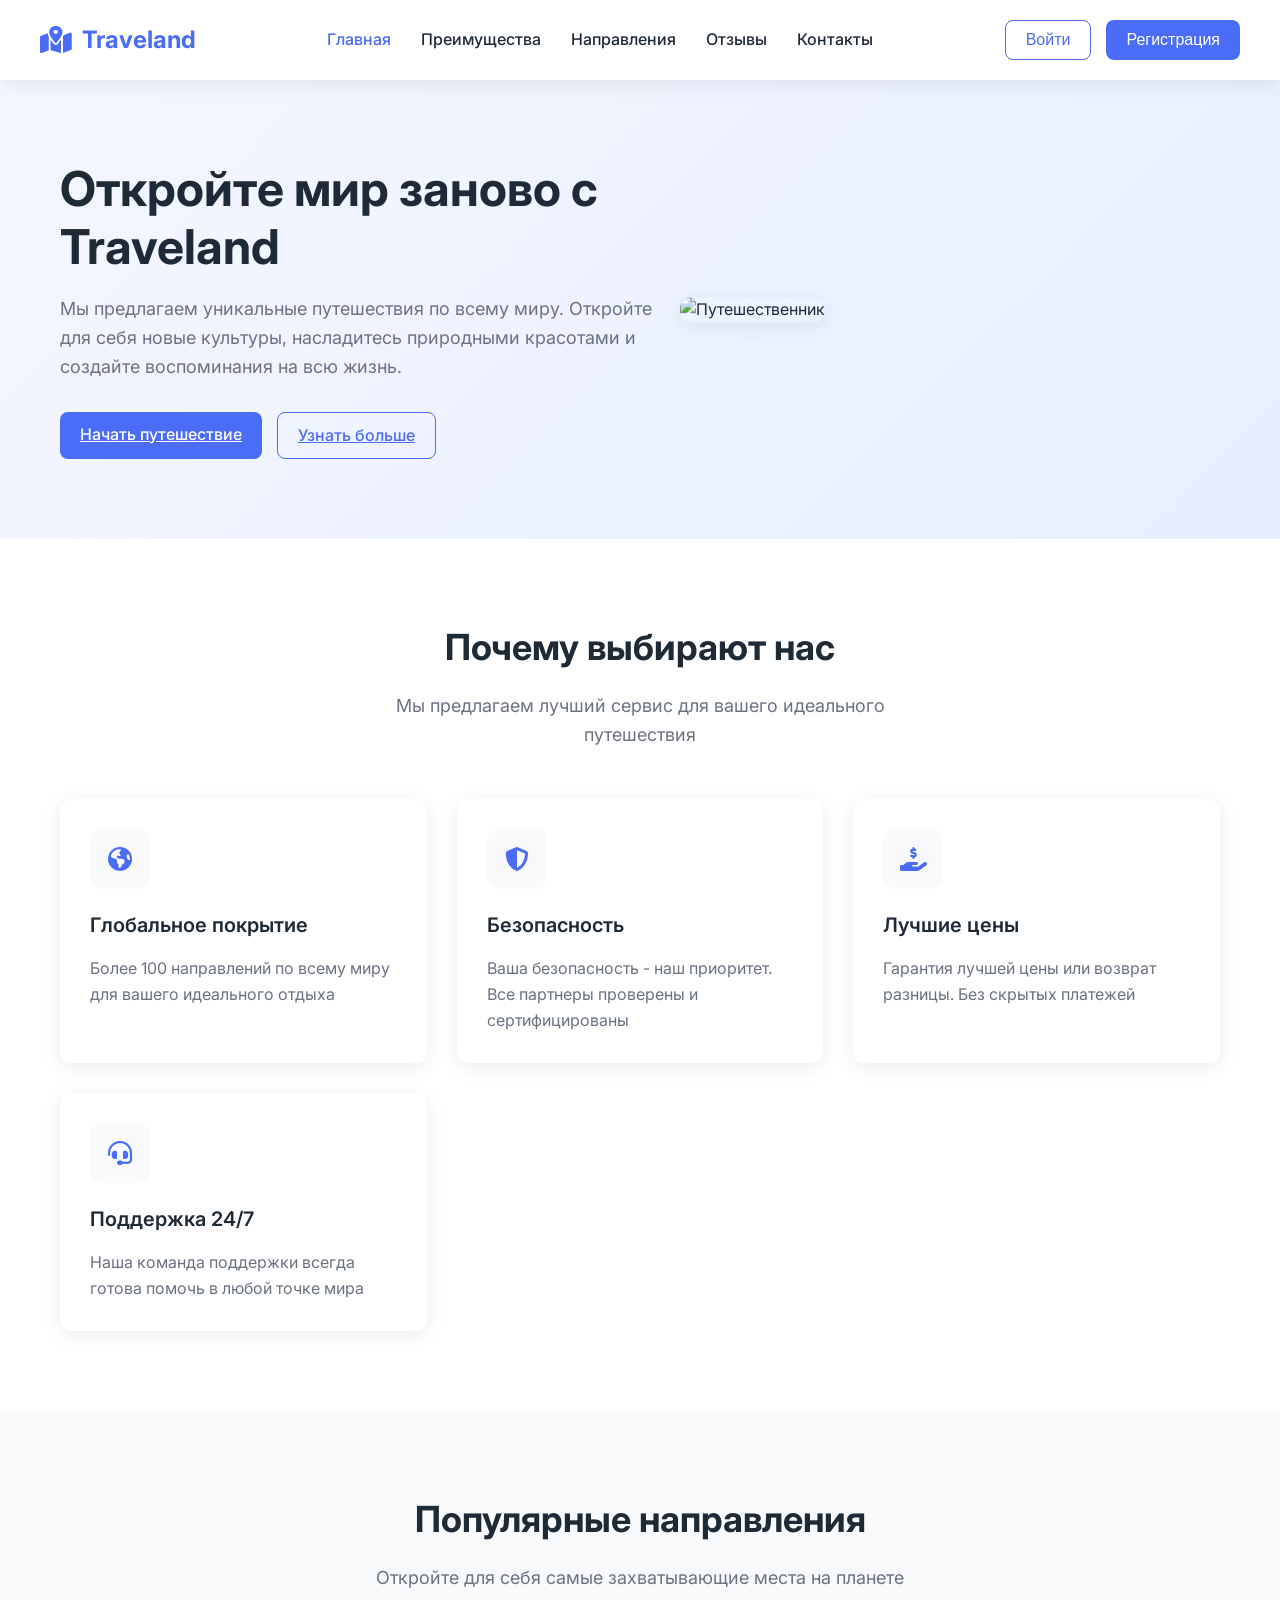
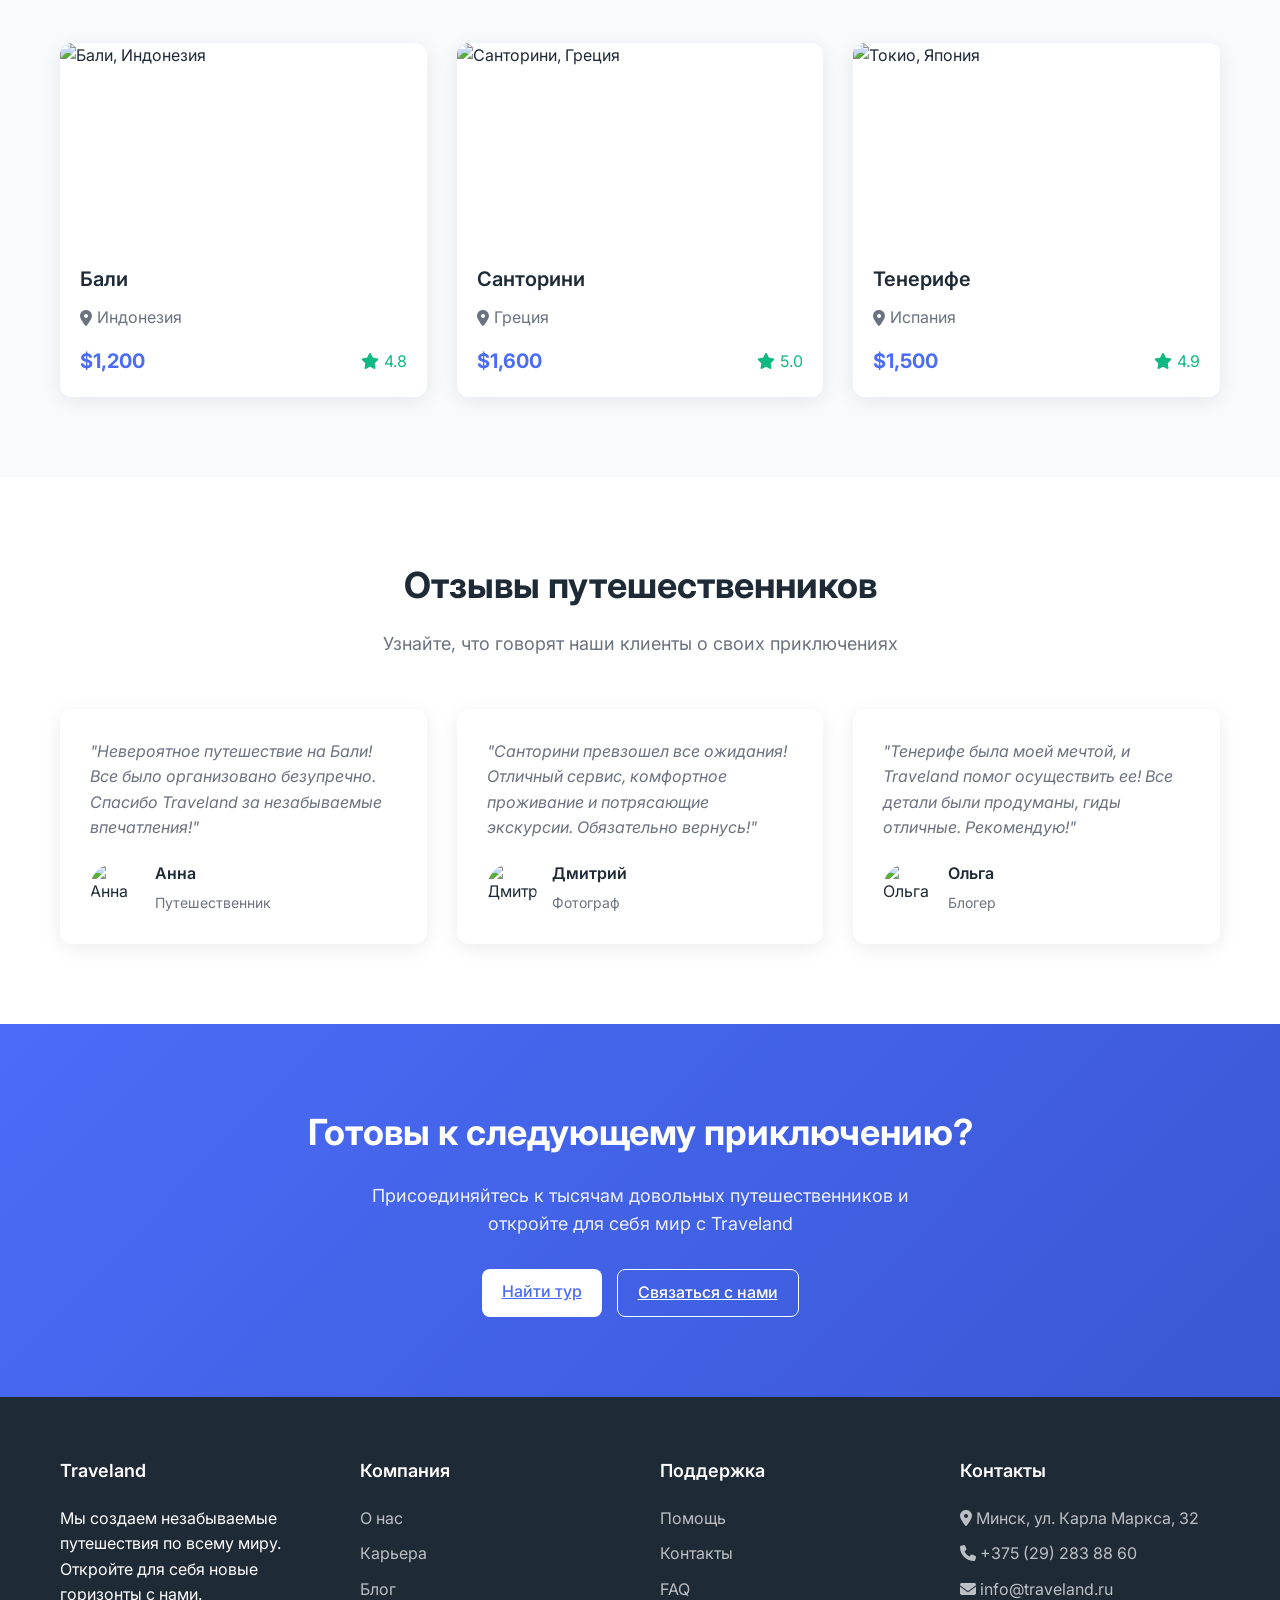
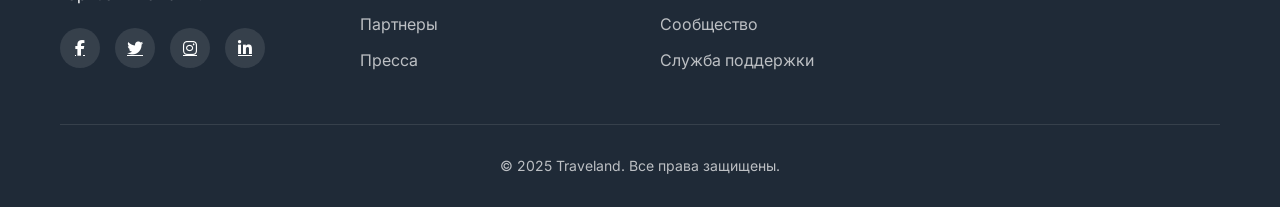
==== finallProject/index.html @ b36d004a "Add files via upload" ====
<!DOCTYPE html>
<html lang="ru">
<head>
    <meta charset="UTF-8">
    <title>Traveland - Откройте мир заново</title>
    <link rel="stylesheet" href="https://cdnjs.cloudflare.com/ajax/libs/font-awesome/6.4.0/css/all.min.css">
    <link href="https://fonts.googleapis.com/css2?family=Inter:wght@300;400;500;600;700&display=swap" rel="stylesheet">
    <link rel="stylesheet" href="css/stylesOfProject.css">
</head>
<body>

<header class="site-header">
    <div class="page-container header-content">
        <a href="#home" class="brand-logo">
            <i class="fas fa-map-marked-alt brand-logo__icon"></i>
            Traveland
        </a>

        <nav class="main-navigation">
            <ul>
                <li><a href="#home" class="navigation-link navigation-link--active">Главная</a></li>
                <li><a href="#features" class="navigation-link">Преимущества</a></li>
                <li><a href="#destinations" class="navigation-link">Направления</a></li>
                <li><a href="#feedback" class="navigation-link">Отзывы</a></li>
                <li><a href="#contact" class="navigation-link">Контакты</a></li>
            </ul>
        </nav>

        <div class="user-authentication">
            <button class="action-button action-button--outline" onclick="window.location.href='fireBaseApp.html'">Войти</button>
            <button class="action-button action-button--primary">Регистрация</button>
        </div>
    </div>
</header>


<section class="main-banner" id="home">
    <div class="page-container">
        <div class="banner-content">
            <h1 class="banner-headline">Откройте мир заново с Traveland</h1>
            <p class="banner-description">Мы предлагаем уникальные путешествия по всему миру. Откройте для себя новые культуры, насладитесь природными красотами и создайте воспоминания на всю жизнь.</p>
            <div class="banner-actions">
                <a href="#destinations" class="action-button action-button--primary">Начать путешествие</a>
                <a href="#features" class="action-button action-button--outline">Узнать больше</a>
            </div>
        </div>
        <div class="banner-visual">
            <img src="https://images.unsplash.com/photo-1488646953014-85cb44e25828?ixlib=rb-4.0.3&ixid=M3wxMjA3fDB8MHxwaG90by1wYWdlfHx8fGVufDB8fHx8fA%3D%3D&auto=format&fit=crop&w=1000&q=80" alt="Путешественник">
        </div>
    </div>
</section>


<section class="features-section" id="features">
    <div class="page-container">
        <div class="section-heading">
            <h2 class="section-heading__title">Почему выбирают нас</h2>
            <p class="section-heading__subtitle">Мы предлагаем лучший сервис для вашего идеального путешествия</p>
        </div>

        <div class="features-container">
            <div class="feature-item">
                <div class="feature-icon-container">
                    <i class="fas fa-globe-americas"></i>
                </div>
                <h3 class="feature-item__title">Глобальное покрытие</h3>
                <p class="feature-item__description">Более 100 направлений по всему миру для вашего идеального отдыха</p>
            </div>

            <div class="feature-item">
                <div class="feature-icon-container">
                    <i class="fas fa-shield-alt"></i>
                </div>
                <h3 class="feature-item__title">Безопасность</h3>
                <p class="feature-item__description">Ваша безопасность - наш приоритет. Все партнеры проверены и сертифицированы</p>
            </div>

            <div class="feature-item">
                <div class="feature-icon-container">
                    <i class="fas fa-hand-holding-usd"></i>
                </div>
                <h3 class="feature-item__title">Лучшие цены</h3>
                <p class="feature-item__description">Гарантия лучшей цены или возврат разницы. Без скрытых платежей</p>
            </div>

            <div class="feature-item">
                <div class="feature-icon-container">
                    <i class="fas fa-headset"></i>
                </div>
                <h3 class="feature-item__title">Поддержка 24/7</h3>
                <p class="feature-item__description">Наша команда поддержки всегда готова помочь в любой точке мира</p>
            </div>
        </div>
    </div>
</section>


<section class="destinations-section" id="destinations">
    <div class="page-container">
        <div class="section-heading">
            <h2 class="section-heading__title">Популярные направления</h2>
            <p class="section-heading__subtitle">Откройте для себя самые захватывающие места на планете</p>
        </div>

        <div class="destinations-container">
            <div class="destination-card">
                <div class="destination-image-container">
                    <img src="https://abstour.by/upload/iblock/dea/dea07a1d596e0b86eb4683a069a02b6b.jpg" alt="Бали, Индонезия">
                </div>
                <div class="destination-details">
                    <h3 class="destination-name">Бали</h3>
                    <div class="destination-location">
                        <i class="fas fa-map-marker-alt"></i>
                        <span>Индонезия</span>
                    </div>
                    <div class="destination-pricing">
                        <div class="destination-price">$1,200</div>
                        <div class="destination-rating">
                            <i class="fas fa-star"></i>
                            <span>4.8</span>
                        </div>
                    </div>
                </div>
            </div>

            <div class="destination-card">
                <div class="destination-image-container">
                    <img src="https://www.astons.com/wp-content/uploads/2025/04/vse-o-santorini-2.webp" alt="Санторини, Греция">
                </div>
                <div class="destination-details">
                    <h3 class="destination-name">Санторини</h3>
                    <div class="destination-location">
                        <i class="fas fa-map-marker-alt"></i>
                        <span>Греция</span>
                    </div>
                    <div class="destination-pricing">
                        <div class="destination-price">$1,600</div>
                        <div class="destination-rating">
                            <i class="fas fa-star"></i>
                            <span>5.0</span>
                        </div>
                    </div>
                </div>
            </div>

            <div class="destination-card">
                <div class="destination-image-container">
                    <img src="https://ezdili-znaem.com/wp-content/uploads/2023/03/ostrov-tenerife-poster937.jpg" alt="Токио, Япония">
                </div>
                <div class="destination-details">
                    <h3 class="destination-name">Тенерифе</h3>
                    <div class="destination-location">
                        <i class="fas fa-map-marker-alt"></i>
                        <span>Испания</span>
                    </div>
                    <div class="destination-pricing">
                        <div class="destination-price">$1,500</div>
                        <div class="destination-rating">
                            <i class="fas fa-star"></i>
                            <span>4.9</span>
                        </div>
                    </div>
                </div>
            </div>
        </div>
    </div>
</section>


<section class="feedback-section" id="feedback">
    <div class="page-container">
        <div class="section-heading">
            <h2 class="section-heading__title">Отзывы путешественников</h2>
            <p class="section-heading__subtitle">Узнайте, что говорят наши клиенты о своих приключениях</p>
        </div>

        <div class="feedback-container">
            <div class="feedback-item">
                <div class="feedback-text">
                    "Невероятное путешествие на Бали! Все было организовано безупречно. Спасибо Traveland за незабываемые впечатления!"
                </div>
                <div class="feedback-author">
                    <div class="author-avatar">
                        <img src="https://i.pinimg.com/736x/7c/fa/a3/7cfaa39549fc02726a24eebfaab753a4.jpg" alt="Анна">
                    </div>
                    <div class="author-info">
                        <h4 class="author-info__name">Анна</h4>
                        <p class="author-info__role">Путешественник</p>
                    </div>
                </div>
            </div>

            <div class="feedback-item">
                <div class="feedback-text">
                    "Санторини превзошел все ожидания! Отличный сервис, комфортное проживание и потрясающие экскурсии. Обязательно вернусь!"
                </div>
                <div class="feedback-author">
                    <div class="author-avatar">
                        <img src="https://i.pinimg.com/236x/1f/83/b5/1f83b52428a88b2ab9e86aa0b4431bf5.jpg" alt="Дмитрий">
                    </div>
                    <div class="author-info">
                        <h4 class="author-info__name">Дмитрий</h4>
                        <p class="author-info__role">Фотограф</p>
                    </div>
                </div>
            </div>

            <div class="feedback-item">
                <div class="feedback-text">
                    "Тенерифе была моей мечтой, и Traveland помог осуществить ее! Все детали были продуманы, гиды отличные. Рекомендую!"
                </div>
                <div class="feedback-author">
                    <div class="author-avatar">
                        <img src="https://ss.metronews.ru/userfiles/materials/197/1975258/858x540.jpg" alt="Ольга">
                    </div>
                    <div class="author-info">
                        <h4 class="author-info__name">Ольга</h4>
                        <p class="author-info__role">Блогер</p>
                    </div>
                </div>
            </div>
        </div>
    </div>
</section>


<section class="promo-section" id="contact">
    <div class="page-container">
        <h2 class="promo-heading">Готовы к следующему приключению?</h2>
        <p class="promo-description">Присоединяйтесь к тысячам довольных путешественников и откройте для себя мир с Traveland</p>
        <div class="promo-actions">
            <a href="#destinations" class="action-button action-button--light">Найти тур</a>
            <a href="#contact" class="action-button action-button--outline" style="border-color: white; color: white;">Связаться с нами</a>
        </div>
    </div>
</section>

<footer class="site-footer">
    <div class="page-container">
        <div class="footer-content">
            <div class="footer-column">
                <h3 class="footer-column__title">Traveland</h3>
                <p>Мы создаем незабываемые путешествия по всему миру. Откройте для себя новые горизонты с нами.</p>
                <div class="social-links-container">
                    <a href="https://www.facebook.com/" class="social-link"><i class="fab fa-facebook-f"></i></a>
                    <a href="https://x.com/" class="social-link"><i class="fab fa-twitter"></i></a>
                    <a href="https://www.instagram.com/" class="social-link"><i class="fab fa-instagram"></i></a>
                    <a href="https://ru.linkedin.com/" class="social-link"><i class="fab fa-linkedin-in"></i></a>
                </div>
            </div>

            <div class="footer-column">
                <h3 class="footer-column__title">Компания</h3>
                <ul class="footer-links-list">
                    <li><a href="#features" class="footer-link">О нас</a></li>
                    <li><a href="#" class="footer-link">Карьера</a></li>
                    <li><a href="#" class="footer-link">Блог</a></li>
                    <li><a href="#" class="footer-link">Партнеры</a></li>
                    <li><a href="#" class="footer-link">Пресса</a></li>
                </ul>
            </div>

            <div class="footer-column">
                <h3 class="footer-column__title">Поддержка</h3>
                <ul class="footer-links-list">
                    <li><a href="#" class="footer-link">Помощь</a></li>
                    <li><a href="#contact" class="footer-link">Контакты</a></li>
                    <li><a href="#" class="footer-link">FAQ</a></li>
                    <li><a href="#" class="footer-link">Сообщество</a></li>
                    <li><a href="#" class="footer-link">Служба поддержки</a></li>
                </ul>
            </div>

            <div class="footer-column">
                <h3 class="footer-column__title">Контакты</h3>
                <ul class="footer-links-list">
                    <li><a href="#" class="footer-link"><i class="fas fa-map-marker-alt"></i> Минск, ул. Карла Маркса, 32</a></li>
                    <li><a href="#" class="footer-link"><i class="fas fa-phone"></i> +375 (29) 283 88 60</a></li>
                    <li><a href="#" class="footer-link"><i class="fas fa-envelope"></i> info@traveland.ru</a></li>
                </ul>
            </div>
        </div>

        <div class="footer-bottom">
            <p>&copy; 2025 Traveland. Все права защищены.</p>
        </div>
    </div>
</footer>
<script type="module">
    import { auth } from './js/fireBaseConfing.js';
    import { onAuthStateChanged, signOut } from "https://www.gstatic.com/firebasejs/10.8.0/firebase-auth.js";

    onAuthStateChanged(auth, (user) => {
        const el = document.querySelector('.user-authentication');
        if (user) {
            el.innerHTML = `${user.email} <button id="logout">Выйти</button>`;
            document.getElementById('logout').onclick = () => signOut(auth);
        } else {
            el.innerHTML = '<a href="fireBase.html">Войти</a>';
        }
    });
</script>
</body>
</html>
---- finallProject/css/stylesOfProject.css ----
* {
    margin: 0;
    padding: 0;
    box-sizing: border-box;
    scroll-behavior: smooth;
}

:root {

    --brand-primary: #4A6CF7;
    --brand-primary-dark: #3A57D4;
    --text-secondary: #6B7280;
    --text-primary: #1F2A37;
    --background-light: #F8FAFC;
    --background-white: #FFFFFF;
    --accent-success: #10B981;
    --border-light: #E5E7EB;
    --shadow-soft: 0 4px 20px rgba(0, 0, 0, 0.08);
}

body {
    font-family: 'Inter', sans-serif;
    color: var(--text-primary);
    line-height: 1.6;
    background-color: var(--background-white);
    scroll-behavior: smooth;
}

.page-container {
    max-width: 1200px;
    margin: 0 auto;
    padding: 0 20px;
}


.site-header {
    background-color: var(--background-white);
    box-shadow: var(--shadow-soft);
    position: sticky;
    top: 0;
    z-index: 100;
}

.header-content {
    display: flex;
    justify-content: space-between;
    align-items: center;
    padding: 20px 0;
}

.brand-logo {
    display: flex;
    align-items: center;
    gap: 10px;
    font-size: 24px;
    font-weight: 700;
    color: var(--brand-primary);
    text-decoration: none;
}

.brand-logo__icon {
    font-size: 28px;
}

.main-navigation ul {
    display: flex;
    list-style: none;
    gap: 30px;
}

.navigation-link {
    text-decoration: none;
    color: var(--text-primary);
    font-weight: 500;
    transition: color 0.3s;
    position: relative;
}

.navigation-link:hover {
    color: var(--brand-primary);
}

.navigation-link--active {
    color: var(--brand-primary);
}

.user-authentication {
    display: flex;
    gap: 15px;
}

.action-button {
    padding: 10px 20px;
    border-radius: 8px;
    font-weight: 500;
    cursor: pointer;
    transition: all 0.3s;
    border: none;
    font-size: 16px;
}

.action-button--outline {
    background: transparent;
    border: 1px solid var(--brand-primary);
    color: var(--brand-primary);
}

.action-button--outline:hover {
    background: var(--brand-primary);
    color: var(--background-white);
}

.action-button--primary {
    background: var(--brand-primary);
    color: var(--background-white);
}

.action-button--primary:hover {
    background: var(--brand-primary-dark);
}

/* ===== MAIN BANNER SECTION ===== */
.main-banner {
    padding: 80px 0;
    background: linear-gradient(135deg, #f5f7ff 0%, #e6eeff 100%);
    position: relative;
    overflow: hidden;
}

.banner-content {
    max-width: 600px;
    position: relative;
    z-index: 2;
}

.banner-headline {
    font-size: 48px;
    font-weight: 700;
    line-height: 1.2;
    margin-bottom: 20px;
    color: var(--text-primary);
}

.banner-description {
    font-size: 18px;
    color: var(--text-secondary);
    margin-bottom: 30px;
}

.banner-actions {
    display: flex;
    gap: 15px;
}

.banner-visual {
    position: absolute;
    right: 0;
    top: 50%;
    transform: translateY(-50%);
    width: 50%;
    max-width: 600px;
}

.banner-visual img {
    width: 100%;
    border-radius: 10px;
    box-shadow: var(--shadow-soft);
}


.features-section {
    padding: 80px 0;
}

.section-heading {
    text-align: center;
    max-width: 600px;
    margin: 0 auto 50px;
}

.section-heading__title {
    font-size: 36px;
    font-weight: 700;
    margin-bottom: 15px;
    color: var(--text-primary);
}

.section-heading__subtitle {
    color: var(--text-secondary);
    font-size: 18px;
}

.features-container {
    display: grid;
    grid-template-columns: repeat(auto-fit, minmax(280px, 1fr));
    gap: 30px;
}

.feature-item {
    background: var(--background-white);
    border-radius: 12px;
    padding: 30px;
    box-shadow: var(--shadow-soft);
    transition: transform 0.3s;
}

.feature-item:hover {
    transform: translateY(-5px);
}

.feature-icon-container {
    width: 60px;
    height: 60px;
    background: var(--background-light);
    border-radius: 12px;
    display: flex;
    align-items: center;
    justify-content: center;
    margin-bottom: 20px;
    color: var(--brand-primary);
    font-size: 24px;
}

.feature-item__title {
    font-size: 20px;
    font-weight: 600;
    margin-bottom: 15px;
    color: var(--text-primary);
}

.feature-item__description {
    color: var(--text-secondary);
}


.destinations-section {
    padding: 80px 0;
    background: var(--background-light);
}

.destinations-container {
    display: grid;
    grid-template-columns: repeat(auto-fit, minmax(300px, 1fr));
    gap: 30px;
}

.destination-card {
    background: var(--background-white);
    border-radius: 12px;
    overflow: hidden;
    box-shadow: var(--shadow-soft);
    transition: transform 0.3s;
}

.destination-card:hover {
    transform: translateY(-5px);
}

.destination-image-container {
    height: 200px;
    overflow: hidden;
}

.destination-image-container img {
    width: 100%;
    height: 100%;
    object-fit: cover;
    transition: transform 0.5s;
}

.destination-card:hover .destination-image-container img {
    transform: scale(1.05);
}

.destination-details {
    padding: 20px;
}

.destination-name {
    font-size: 20px;
    font-weight: 600;
    margin-bottom: 10px;
    color: var(--text-primary);
}

.destination-location {
    display: flex;
    align-items: center;
    gap: 5px;
    color: var(--text-secondary);
    margin-bottom: 15px;
}

.destination-pricing {
    display: flex;
    justify-content: space-between;
    align-items: center;
}

.destination-price {
    font-size: 20px;
    font-weight: 700;
    color: var(--brand-primary);
}

.destination-rating {
    display: flex;
    align-items: center;
    gap: 5px;
    color: var(--accent-success);
}


.feedback-section {
    padding: 80px 0;
}

.feedback-container {
    display: grid;
    grid-template-columns: repeat(auto-fit, minmax(300px, 1fr));
    gap: 30px;
}

.feedback-item {
    background: var(--background-white);
    border-radius: 12px;
    padding: 30px;
    box-shadow: var(--shadow-soft);
}

.feedback-text {
    font-style: italic;
    margin-bottom: 20px;
    color: var(--text-secondary);
}

.feedback-author {
    display: flex;
    align-items: center;
    gap: 15px;
}

.author-avatar {
    width: 50px;
    height: 50px;
    border-radius: 50%;
    overflow: hidden;
}

.author-avatar img {
    width: 100%;
    height: 100%;
    object-fit: cover;
}

.author-info__name {
    font-weight: 600;
    margin-bottom: 5px;
    color: var(--text-primary);
}

.author-info__role {
    color: var(--text-secondary);
    font-size: 14px;
}


.promo-section {
    padding: 80px 0;
    background: linear-gradient(135deg, var(--brand-primary) 0%, var(--brand-primary-dark) 100%);
    color: var(--background-white);
    text-align: center;
}

.promo-heading {
    font-size: 36px;
    font-weight: 700;
    margin-bottom: 20px;
}

.promo-description {
    font-size: 18px;
    margin-bottom: 30px;
    max-width: 600px;
    margin-left: auto;
    margin-right: auto;
    opacity: 0.9;
}

.promo-actions {
    display: flex;
    justify-content: center;
    gap: 15px;
}

.action-button--light {
    background: var(--background-white);
    color: var(--brand-primary);
}

.action-button--light:hover {
    background: var(--background-light);
}


.site-footer {
    background: var(--text-primary);
    color: var(--background-white);
    padding: 60px 0 30px;
}

.footer-content {
    display: grid;
    grid-template-columns: repeat(auto-fit, minmax(200px, 1fr));
    gap: 40px;
    margin-bottom: 40px;
}

.footer-column__title {
    font-size: 18px;
    font-weight: 600;
    margin-bottom: 20px;
}

.footer-links-list {
    list-style: none;
}

.footer-links-list li {
    margin-bottom: 10px;
}

.footer-link {
    color: rgba(255, 255, 255, 0.7);
    text-decoration: none;
    transition: color 0.3s;
}

.footer-link:hover {
    color: var(--background-white);
}

.social-links-container {
    display: flex;
    gap: 15px;
    margin-top: 20px;
}

.social-link {
    display: flex;
    align-items: center;
    justify-content: center;
    width: 40px;
    height: 40px;
    background: rgba(255, 255, 255, 0.1);
    border-radius: 50%;
    color: var(--background-white);
    transition: background 0.3s;
}

.social-link:hover {
    background: var(--brand-primary);
}

.footer-bottom {
    text-align: center;
    padding-top: 30px;
    border-top: 1px solid rgba(255, 255, 255, 0.1);
    color: rgba(255, 255, 255, 0.7);
    font-size: 14px;
}
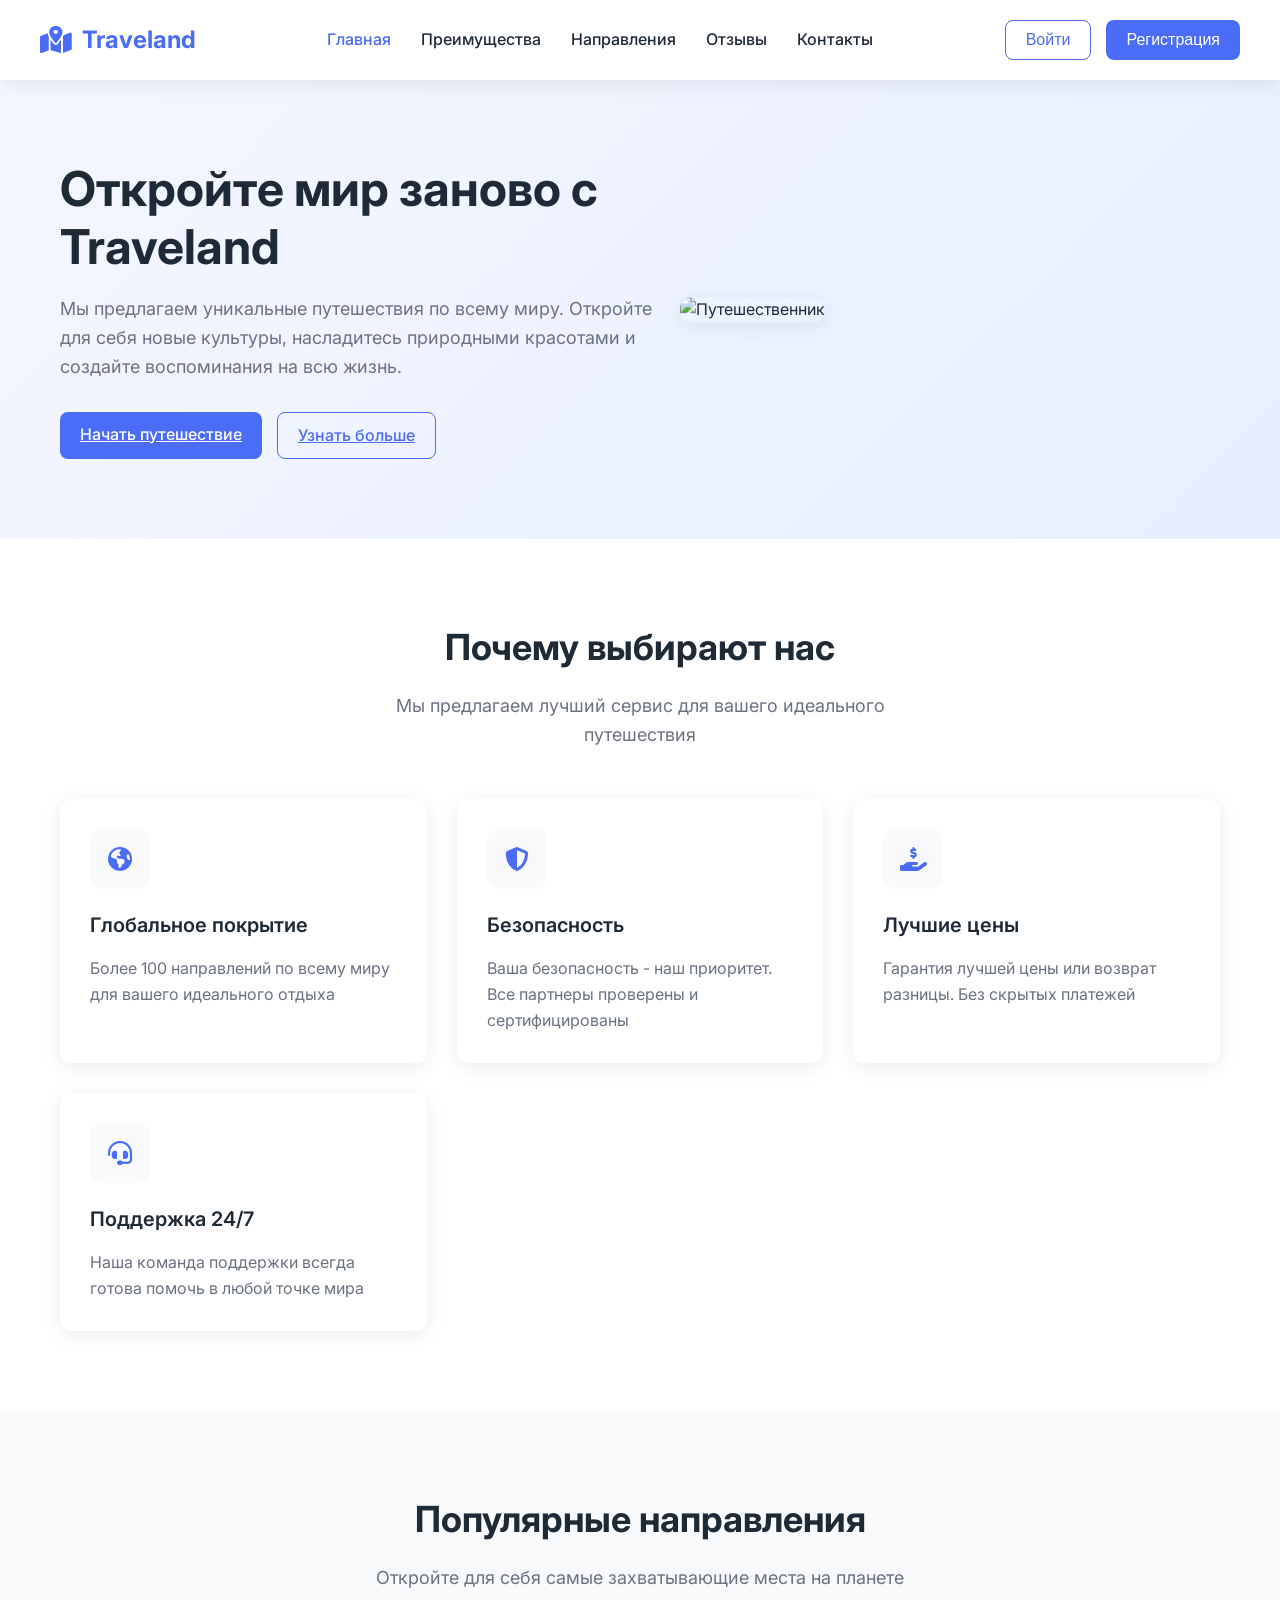
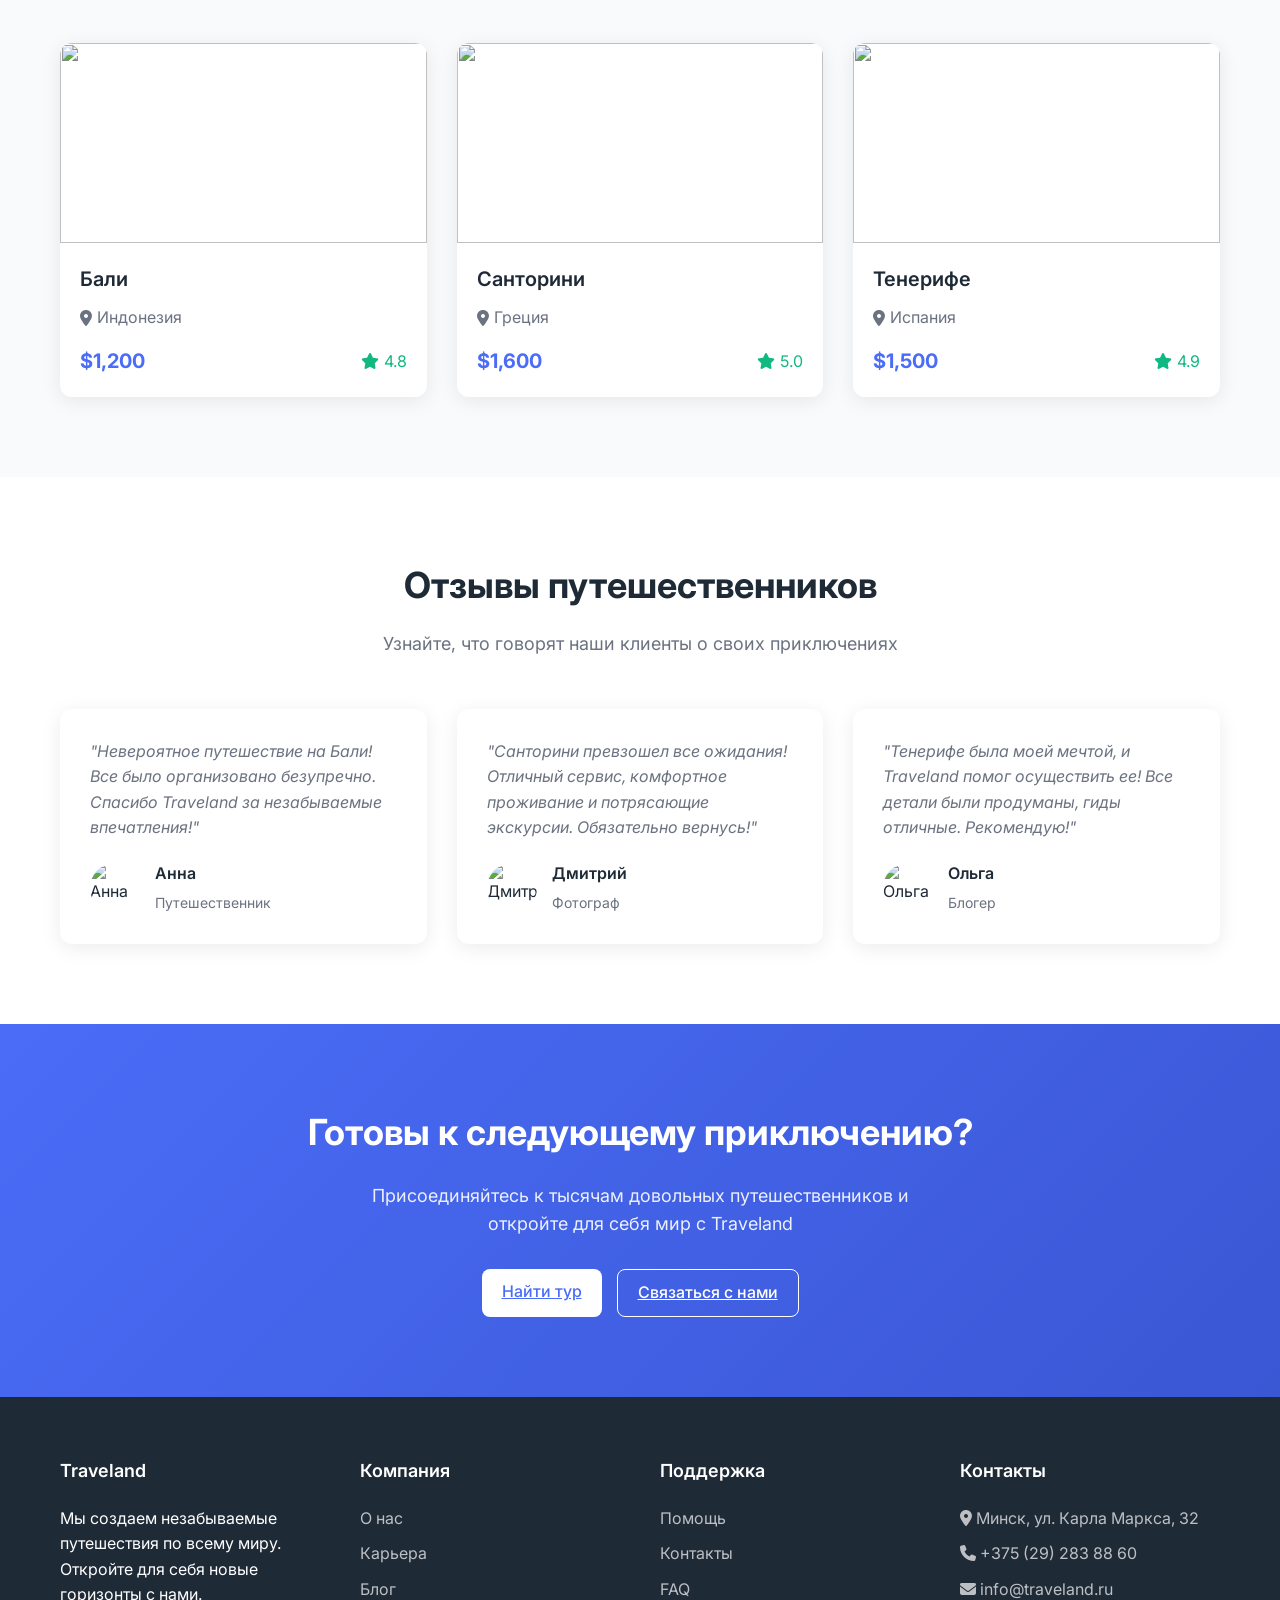
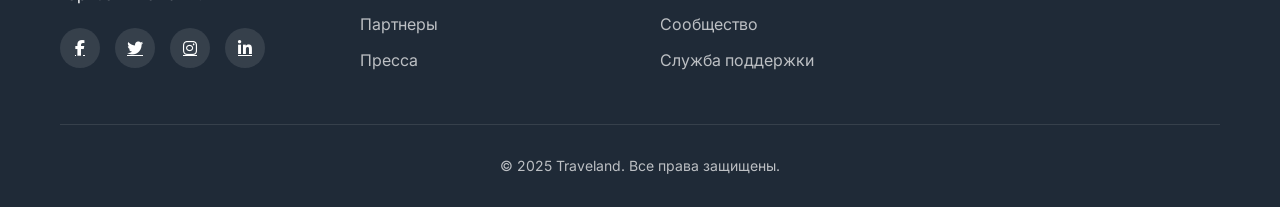
==== commit 71614e32: "Add files via upload" ====
--- a/finallProject/index.html
+++ b/finallProject/index.html
@@ -21,7 +21,7 @@
             <ul>
                 <li><a href="#home" class="navigation-link navigation-link--active">Главная</a></li>
                 <li><a href="#features" class="navigation-link">Преимущества</a></li>
-                <li><a href="#destinations" class="navigation-link">Направления</a></li>
+                <li><a href="destinations.html" class="navigation-link">Направления</a></li>
                 <li><a href="#feedback" class="navigation-link">Отзывы</a></li>
                 <li><a href="#contact" class="navigation-link">Контакты</a></li>
             </ul>
@@ -106,7 +106,7 @@
         <div class="destinations-container">
             <div class="destination-card">
                 <div class="destination-image-container">
-                    <img src="https://abstour.by/upload/iblock/dea/dea07a1d596e0b86eb4683a069a02b6b.jpg" alt="Бали, Индонезия">
+                    <img src="https://img.freepik.com/premium-photo/aerial-view-landscape-uluwatu-temple-bali-indonesia_30824-476.jpg">
                 </div>
                 <div class="destination-details">
                     <h3 class="destination-name">Бали</h3>
@@ -126,7 +126,7 @@
 
             <div class="destination-card">
                 <div class="destination-image-container">
-                    <img src="https://www.astons.com/wp-content/uploads/2025/04/vse-o-santorini-2.webp" alt="Санторини, Греция">
+                    <img src="https://www.astons.com/wp-content/uploads/2025/04/vse-o-santorini-2.webp">
                 </div>
                 <div class="destination-details">
                     <h3 class="destination-name">Санторини</h3>
@@ -146,7 +146,7 @@
 
             <div class="destination-card">
                 <div class="destination-image-container">
-                    <img src="https://ezdili-znaem.com/wp-content/uploads/2023/03/ostrov-tenerife-poster937.jpg" alt="Токио, Япония">
+                    <img src="https://ezdili-znaem.com/wp-content/uploads/2023/03/ostrov-tenerife-poster937.jpg">
                 </div>
                 <div class="destination-details">
                     <h3 class="destination-name">Тенерифе</h3>
@@ -230,7 +230,7 @@
         <h2 class="promo-heading">Готовы к следующему приключению?</h2>
         <p class="promo-description">Присоединяйтесь к тысячам довольных путешественников и откройте для себя мир с Traveland</p>
         <div class="promo-actions">
-            <a href="#destinations" class="action-button action-button--light">Найти тур</a>
+            <a href="destinations.html" class="action-button action-button--light">Найти тур</a>
             <a href="#contact" class="action-button action-button--outline" style="border-color: white; color: white;">Связаться с нами</a>
         </div>
     </div>
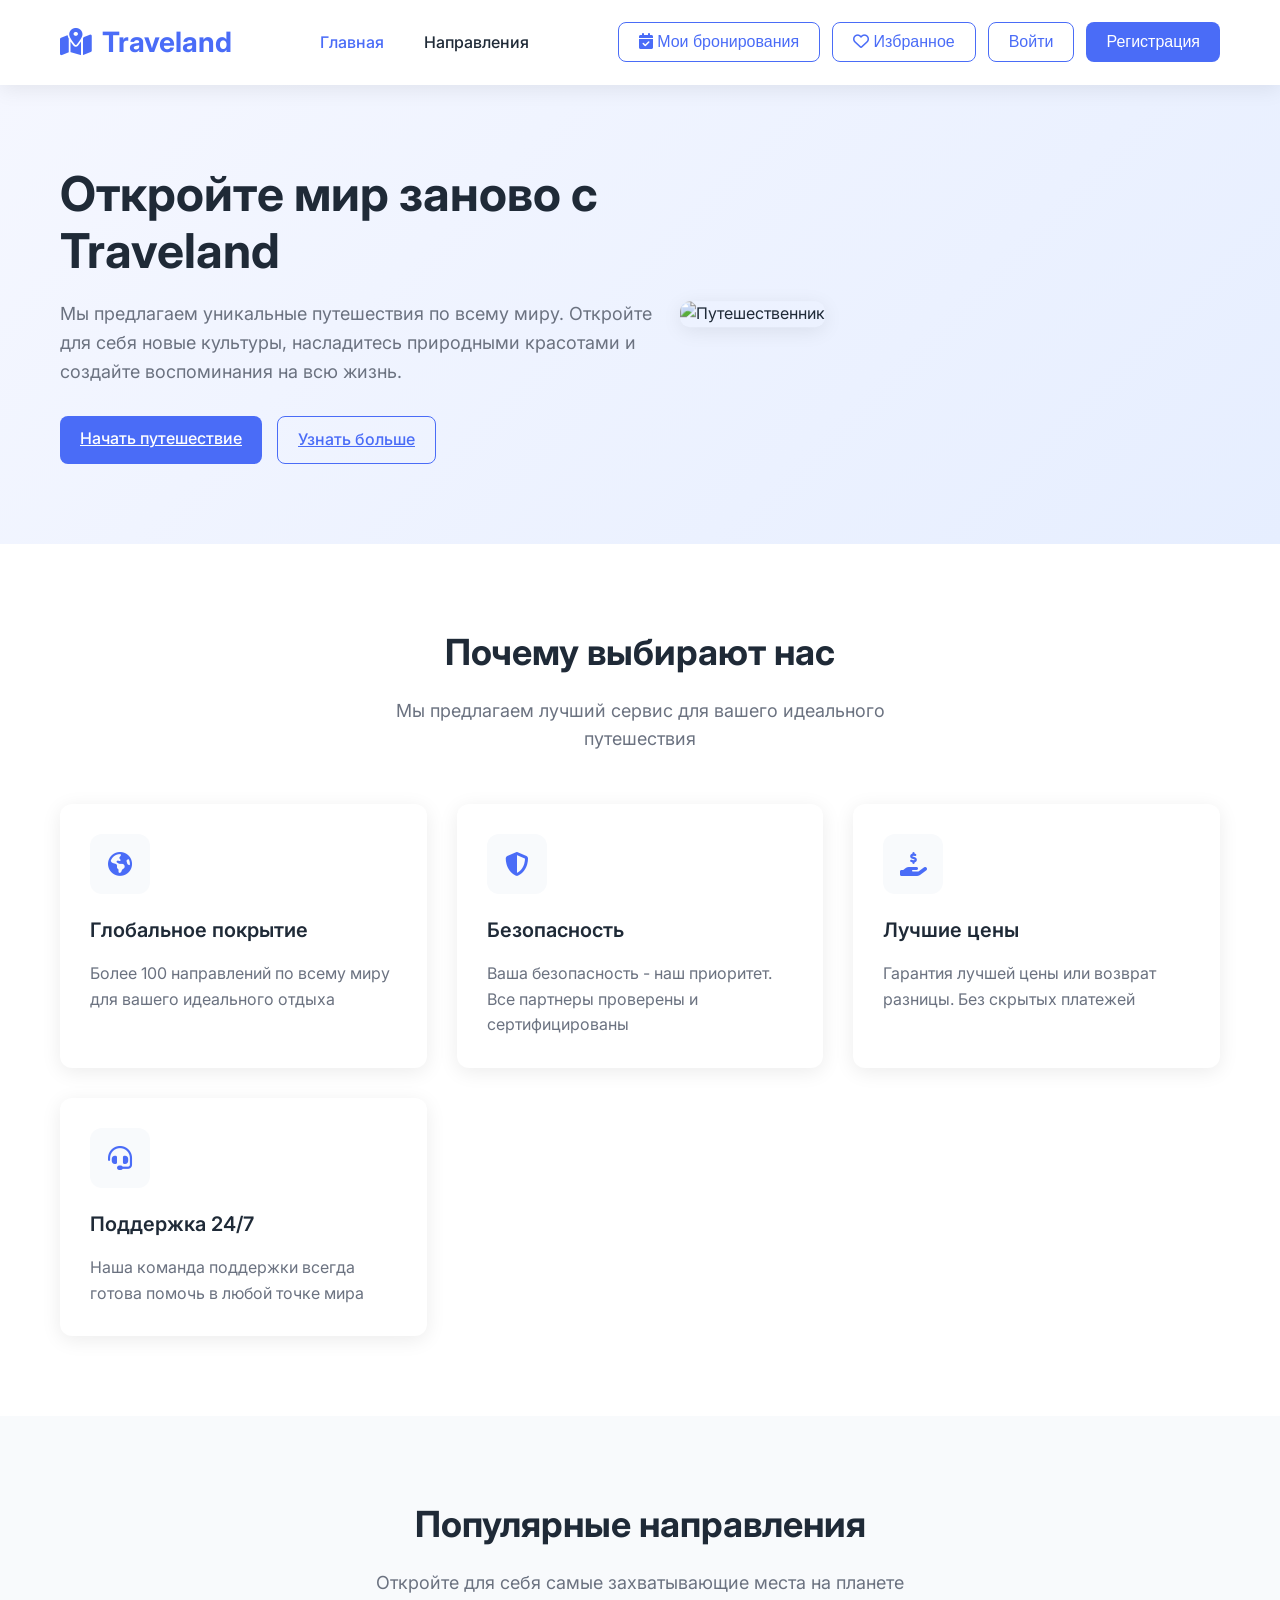
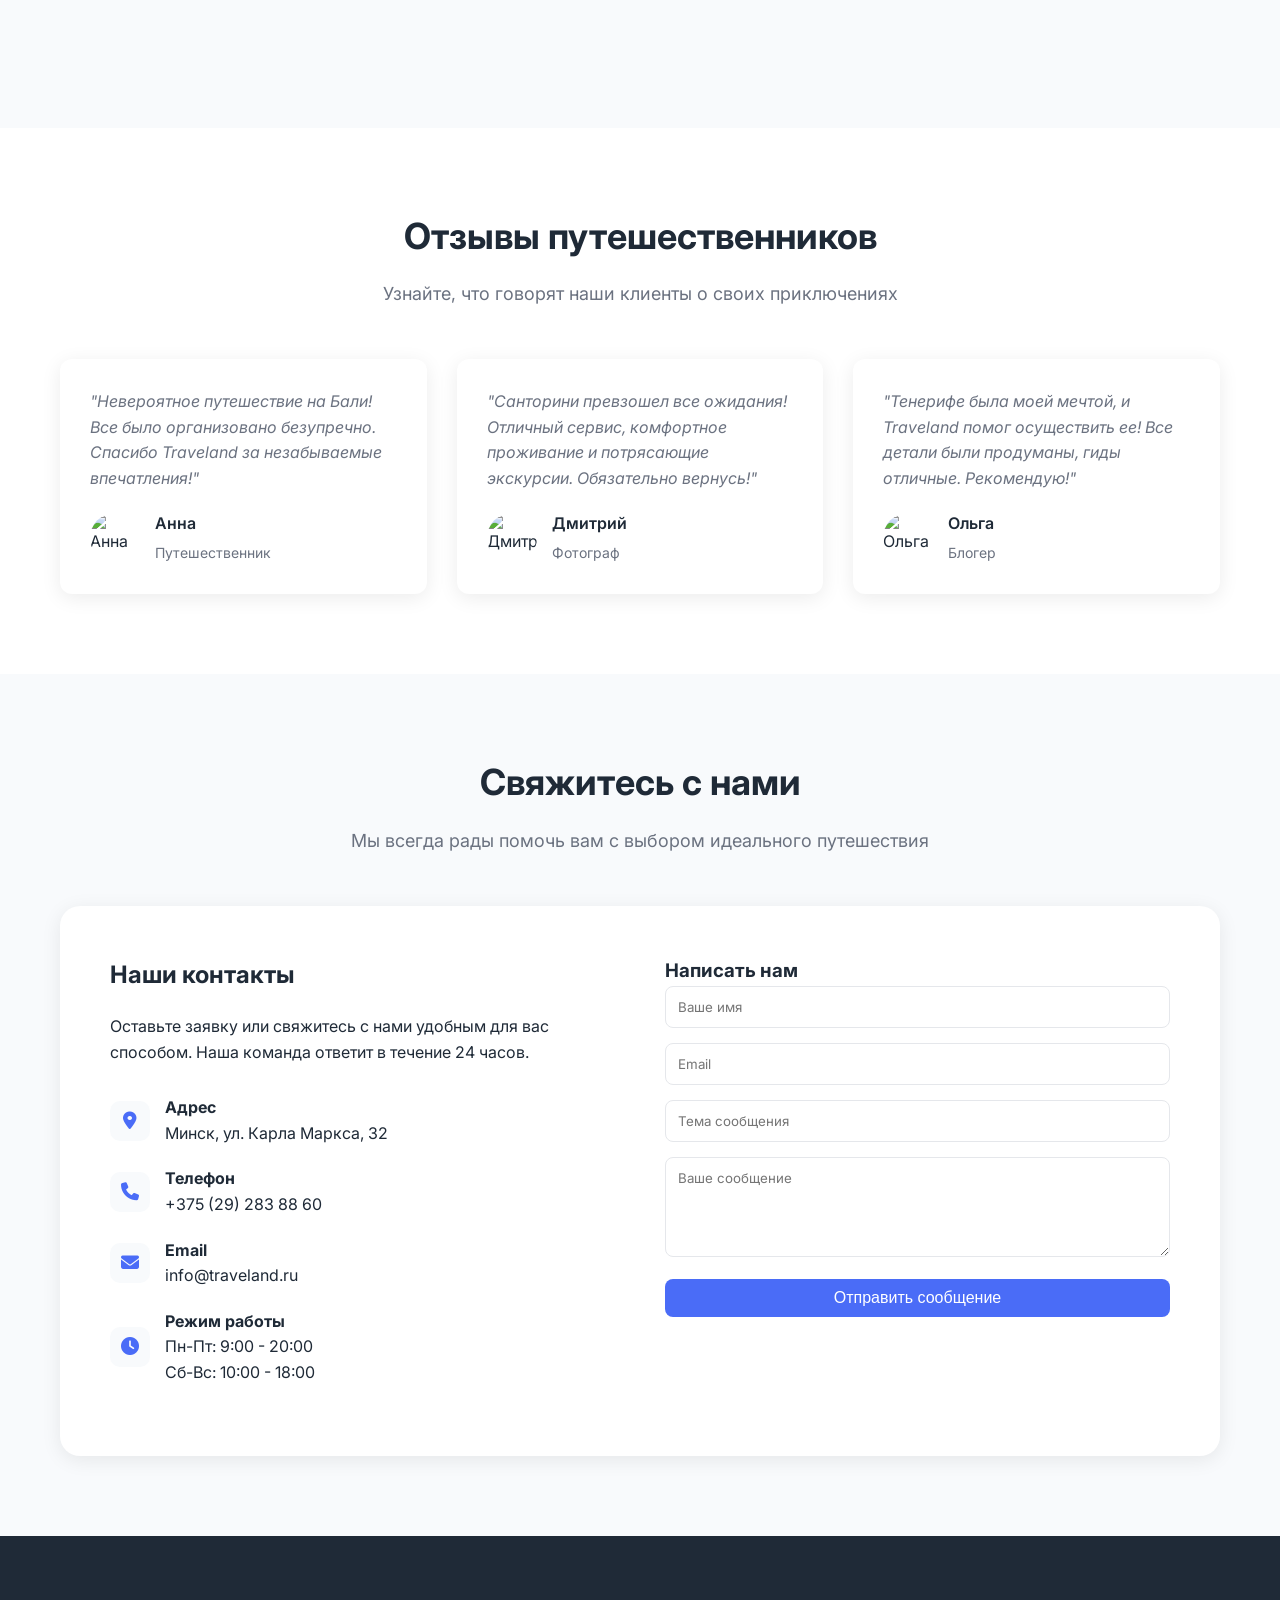
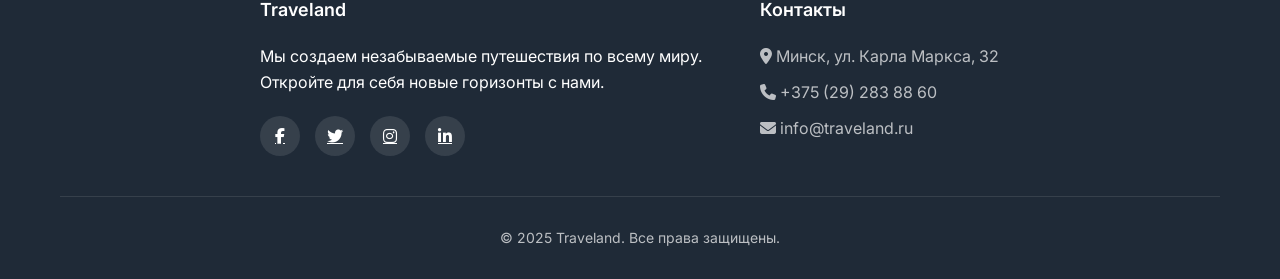
==== commit 8d405df8: "Add files via upload" ====
--- a/finallProject/index.html
+++ b/finallProject/index.html
@@ -1,57 +1,158 @@
-
 <!DOCTYPE html>
 <html lang="ru">
 <head>
     <meta charset="UTF-8">
+    <meta name="viewport" content="width=device-width, initial-scale=1.0">
     <title>Traveland - Откройте мир заново</title>
     <link rel="stylesheet" href="https://cdnjs.cloudflare.com/ajax/libs/font-awesome/6.4.0/css/all.min.css">
     <link href="https://fonts.googleapis.com/css2?family=Inter:wght@300;400;500;600;700&display=swap" rel="stylesheet">
     <link rel="stylesheet" href="css/stylesOfProject.css">
+    <style>
+        /* Расширенные стили для header */
+        .site-header {
+            padding: 20px 0;
+        }
+
+        .header-content {
+            display: flex;
+            justify-content: space-between;
+            align-items: center;
+            gap: 40px;
+        }
+
+        .brand-logo {
+            font-size: 28px;
+            white-space: nowrap;
+        }
+
+        .main-navigation ul {
+            gap: 40px;
+        }
+
+        .navigation-link {
+            font-size: 16px;
+            font-weight: 500;
+            white-space: nowrap;
+        }
+
+        .user-authentication {
+            display: flex;
+            gap: 12px;
+        }
+
+        .action-button {
+            padding: 10px 20px;
+            white-space: nowrap;
+        }
+
+        /* Стили для секции контактов */
+        .contact-section {
+            padding: 80px 0;
+            background: var(--background-light);
+        }
+
+        .contact-container {
+            display: grid;
+            grid-template-columns: 1fr 1fr;
+            gap: 50px;
+            background: var(--background-white);
+            border-radius: 20px;
+            padding: 50px;
+            box-shadow: var(--shadow-soft);
+        }
+
+        .contact-info h3 {
+            font-size: 24px;
+            margin-bottom: 20px;
+            color: var(--text-primary);
+        }
+
+        .contact-details {
+            margin-top: 30px;
+        }
+
+        .contact-item {
+            display: flex;
+            align-items: center;
+            gap: 15px;
+            margin-bottom: 20px;
+        }
+
+        .contact-item i {
+            width: 40px;
+            height: 40px;
+            background: var(--background-light);
+            border-radius: 10px;
+            display: flex;
+            align-items: center;
+            justify-content: center;
+            color: var(--brand-primary);
+            font-size: 18px;
+        }
+
+        .contact-form input,
+        .contact-form textarea {
+            width: 100%;
+            padding: 12px;
+            margin-bottom: 15px;
+            border: 1px solid var(--border-light);
+            border-radius: 8px;
+            font-family: 'Inter', sans-serif;
+        }
+
+        .contact-form textarea {
+            resize: vertical;
+            min-height: 100px;
+        }
+    </style>
 </head>
 <body>
 
 <header class="site-header">
     <div class="page-container header-content">
-        <a href="#home" class="brand-logo">
+        <a href="index.html" class="brand-logo">
             <i class="fas fa-map-marked-alt brand-logo__icon"></i>
             Traveland
         </a>
 
         <nav class="main-navigation">
             <ul>
-                <li><a href="#home" class="navigation-link navigation-link--active">Главная</a></li>
-                <li><a href="#features" class="navigation-link">Преимущества</a></li>
-                <li><a href="destinations.html" class="navigation-link">Направления</a></li>
-                <li><a href="#feedback" class="navigation-link">Отзывы</a></li>
-                <li><a href="#contact" class="navigation-link">Контакты</a></li>
+                <li><a href="index.html" class="navigation-link navigation-link--active">Главная</a></li>
+                <li><a href="countries.html" class="navigation-link">Направления</a></li>
             </ul>
         </nav>
 
         <div class="user-authentication">
+            <button class="action-button action-button--outline" onclick="window.location.href='bookings.html'">
+                <i class="fas fa-calendar-check"></i> Мои бронирования
+            </button>
+            <button class="action-button action-button--outline" onclick="window.location.href='favorites.html'">
+                <i class="far fa-heart"></i> Избранное
+            </button>
             <button class="action-button action-button--outline" onclick="window.location.href='fireBaseApp.html'">Войти</button>
-            <button class="action-button action-button--primary">Регистрация</button>
+            <button class="action-button action-button--primary" onclick="window.location.href='fireBaseApp.html'">Регистрация</button>
         </div>
     </div>
 </header>
 
-
+<!-- Главный баннер -->
 <section class="main-banner" id="home">
     <div class="page-container">
         <div class="banner-content">
             <h1 class="banner-headline">Откройте мир заново с Traveland</h1>
             <p class="banner-description">Мы предлагаем уникальные путешествия по всему миру. Откройте для себя новые культуры, насладитесь природными красотами и создайте воспоминания на всю жизнь.</p>
             <div class="banner-actions">
-                <a href="#destinations" class="action-button action-button--primary">Начать путешествие</a>
-                <a href="#features" class="action-button action-button--outline">Узнать больше</a>
+                <a href="countries.html" class="action-button action-button--primary">Начать путешествие</a>
+                <a href="#contact" class="action-button action-button--outline">Узнать больше</a>
             </div>
         </div>
         <div class="banner-visual">
-            <img src="https://images.unsplash.com/photo-1488646953014-85cb44e25828?ixlib=rb-4.0.3&ixid=M3wxMjA3fDB8MHxwaG90by1wYWdlfHx8fGVufDB8fHx8fA%3D%3D&auto=format&fit=crop&w=1000&q=80" alt="Путешественник">
+            <img src="https://images.unsplash.com/photo-1488646953014-85cb44e25828?ixlib=rb-4.0.3&auto=format&fit=crop&w=1000&q=80" alt="Путешественник">
         </div>
     </div>
 </section>
 
-
+<!-- Секция преимуществ -->
 <section class="features-section" id="features">
     <div class="page-container">
         <div class="section-heading">
@@ -95,7 +196,7 @@
     </div>
 </section>
 
-
+<!-- Секция популярных направлений -->
 <section class="destinations-section" id="destinations">
     <div class="page-container">
         <div class="section-heading">
@@ -103,71 +204,13 @@
             <p class="section-heading__subtitle">Откройте для себя самые захватывающие места на планете</p>
         </div>
 
-        <div class="destinations-container">
-            <div class="destination-card">
-                <div class="destination-image-container">
-                    <img src="https://img.freepik.com/premium-photo/aerial-view-landscape-uluwatu-temple-bali-indonesia_30824-476.jpg">
-                </div>
-                <div class="destination-details">
-                    <h3 class="destination-name">Бали</h3>
-                    <div class="destination-location">
-                        <i class="fas fa-map-marker-alt"></i>
-                        <span>Индонезия</span>
-                    </div>
-                    <div class="destination-pricing">
-                        <div class="destination-price">$1,200</div>
-                        <div class="destination-rating">
-                            <i class="fas fa-star"></i>
-                            <span>4.8</span>
-                        </div>
-                    </div>
-                </div>
-            </div>
-
-            <div class="destination-card">
-                <div class="destination-image-container">
-                    <img src="https://www.astons.com/wp-content/uploads/2025/04/vse-o-santorini-2.webp">
-                </div>
-                <div class="destination-details">
-                    <h3 class="destination-name">Санторини</h3>
-                    <div class="destination-location">
-                        <i class="fas fa-map-marker-alt"></i>
-                        <span>Греция</span>
-                    </div>
-                    <div class="destination-pricing">
-                        <div class="destination-price">$1,600</div>
-                        <div class="destination-rating">
-                            <i class="fas fa-star"></i>
-                            <span>5.0</span>
-                        </div>
-                    </div>
-                </div>
-            </div>
-
-            <div class="destination-card">
-                <div class="destination-image-container">
-                    <img src="https://ezdili-znaem.com/wp-content/uploads/2023/03/ostrov-tenerife-poster937.jpg">
-                </div>
-                <div class="destination-details">
-                    <h3 class="destination-name">Тенерифе</h3>
-                    <div class="destination-location">
-                        <i class="fas fa-map-marker-alt"></i>
-                        <span>Испания</span>
-                    </div>
-                    <div class="destination-pricing">
-                        <div class="destination-price">$1,500</div>
-                        <div class="destination-rating">
-                            <i class="fas fa-star"></i>
-                            <span>4.9</span>
-                        </div>
-                    </div>
-                </div>
-            </div>
+        <div class="destinations-container" id="popularDestinations">
+            <!-- Карточки будут загружены через JS -->
         </div>
     </div>
 </section>
 
-
+<!-- Секция отзывов -->
 <section class="feedback-section" id="feedback">
     <div class="page-container">
         <div class="section-heading">
@@ -224,21 +267,70 @@
     </div>
 </section>
 
-
-<section class="promo-section" id="contact">
-    <div class="page-container">
-        <h2 class="promo-heading">Готовы к следующему приключению?</h2>
-        <p class="promo-description">Присоединяйтесь к тысячам довольных путешественников и откройте для себя мир с Traveland</p>
-        <div class="promo-actions">
-            <a href="destinations.html" class="action-button action-button--light">Найти тур</a>
-            <a href="#contact" class="action-button action-button--outline" style="border-color: white; color: white;">Связаться с нами</a>
+<!-- Секция контактов -->
+<section class="contact-section" id="contact">
+    <div class="page-container">
+        <div class="section-heading">
+            <h2 class="section-heading__title">Свяжитесь с нами</h2>
+            <p class="section-heading__subtitle">Мы всегда рады помочь вам с выбором идеального путешествия</p>
+        </div>
+
+        <div class="contact-container">
+            <div class="contact-info">
+                <h3>Наши контакты</h3>
+                <p>Оставьте заявку или свяжитесь с нами удобным для вас способом. Наша команда ответит в течение 24 часов.</p>
+
+                <div class="contact-details">
+                    <div class="contact-item">
+                        <i class="fas fa-map-marker-alt"></i>
+                        <div>
+                            <strong>Адрес</strong><br>
+                            Минск, ул. Карла Маркса, 32
+                        </div>
+                    </div>
+                    <div class="contact-item">
+                        <i class="fas fa-phone"></i>
+                        <div>
+                            <strong>Телефон</strong><br>
+                            +375 (29) 283 88 60
+                        </div>
+                    </div>
+                    <div class="contact-item">
+                        <i class="fas fa-envelope"></i>
+                        <div>
+                            <strong>Email</strong><br>
+                            info@traveland.ru
+                        </div>
+                    </div>
+                    <div class="contact-item">
+                        <i class="fas fa-clock"></i>
+                        <div>
+                            <strong>Режим работы</strong><br>
+                            Пн-Пт: 9:00 - 20:00<br>
+                            Сб-Вс: 10:00 - 18:00
+                        </div>
+                    </div>
+                </div>
+            </div>
+
+            <div class="contact-form">
+                <h3>Написать нам</h3>
+                <form id="contactForm">
+                    <input type="text" placeholder="Ваше имя" required>
+                    <input type="email" placeholder="Email" required>
+                    <input type="text" placeholder="Тема сообщения">
+                    <textarea placeholder="Ваше сообщение" required></textarea>
+                    <button type="submit" class="action-button action-button--primary" style="width: 100%;">Отправить сообщение</button>
+                </form>
+            </div>
         </div>
     </div>
 </section>
 
+<!-- Футер -->
 <footer class="site-footer">
     <div class="page-container">
-        <div class="footer-content">
+        <div class="footer-content" style="justify-content: center; padding-left: 200px;">
             <div class="footer-column">
                 <h3 class="footer-column__title">Traveland</h3>
                 <p>Мы создаем незабываемые путешествия по всему миру. Откройте для себя новые горизонты с нами.</p>
@@ -251,33 +343,11 @@
             </div>
 
             <div class="footer-column">
-                <h3 class="footer-column__title">Компания</h3>
-                <ul class="footer-links-list">
-                    <li><a href="#features" class="footer-link">О нас</a></li>
-                    <li><a href="#" class="footer-link">Карьера</a></li>
-                    <li><a href="#" class="footer-link">Блог</a></li>
-                    <li><a href="#" class="footer-link">Партнеры</a></li>
-                    <li><a href="#" class="footer-link">Пресса</a></li>
-                </ul>
-            </div>
-
-            <div class="footer-column">
-                <h3 class="footer-column__title">Поддержка</h3>
-                <ul class="footer-links-list">
-                    <li><a href="#" class="footer-link">Помощь</a></li>
-                    <li><a href="#contact" class="footer-link">Контакты</a></li>
-                    <li><a href="#" class="footer-link">FAQ</a></li>
-                    <li><a href="#" class="footer-link">Сообщество</a></li>
-                    <li><a href="#" class="footer-link">Служба поддержки</a></li>
-                </ul>
-            </div>
-
-            <div class="footer-column">
                 <h3 class="footer-column__title">Контакты</h3>
                 <ul class="footer-links-list">
-                    <li><a href="#" class="footer-link"><i class="fas fa-map-marker-alt"></i> Минск, ул. Карла Маркса, 32</a></li>
-                    <li><a href="#" class="footer-link"><i class="fas fa-phone"></i> +375 (29) 283 88 60</a></li>
-                    <li><a href="#" class="footer-link"><i class="fas fa-envelope"></i> info@traveland.ru</a></li>
+                    <li><a  class="footer-link"><i class="fas fa-map-marker-alt"></i> Минск, ул. Карла Маркса, 32</a></li>
+                    <li><a  class="footer-link"><i class="fas fa-phone"></i> +375 (29) 283 88 60</a></li>
+                    <li><a  class="footer-link"><i class="fas fa-envelope"></i> info@traveland.ru</a></li>
                 </ul>
             </div>
         </div>
@@ -287,19 +357,113 @@
         </div>
     </div>
 </footer>
+
 <script type="module">
-    import { auth } from './js/fireBaseConfing.js';
-    import { onAuthStateChanged, signOut } from "https://www.gstatic.com/firebasejs/10.8.0/firebase-auth.js";
+    import { auth } from './js/firebaseConfig.js';
+    import { onAuthStateChanged, signOut } from "https://www.gstatic.com/firebasejs/12.11.0/firebase-auth.js";
+    import { destinationsData } from './js/destinationsData.js';
+
+    // ========== ПОПУЛЯРНЫЕ НАПРАВЛЕНИЯ ==========
+    function renderPopularDestinations() {
+        const container = document.getElementById('popularDestinations');
+        if (!container) return;
+
+        // Берем первые 3 тура из разных стран
+        const popularTours = [];
+        for (const country of destinationsData) {
+            if (popularTours.length >= 3) break;
+            const city = country.cities[0];
+            const tour = city.tours[0];
+            if (tour) {
+                popularTours.push({
+                    ...tour,
+                    cityName: city.name,
+                    countryName: country.name
+                });
+            }
+        }
+
+        container.innerHTML = popularTours.map(tour => `
+            <div class="destination-card">
+                <div class="destination-image-container">
+                    <img src="${tour.imageUrl}" alt="${tour.name}">
+                </div>
+                <div class="destination-details">
+                    <h3 class="destination-name">${tour.name}</h3>
+                    <div class="destination-location">
+                        <i class="fas fa-map-marker-alt"></i>
+                        <span>${tour.cityName}, ${tour.countryName}</span>
+                    </div>
+                    <div class="destination-pricing">
+                        <div class="destination-price">$${tour.price.toLocaleString()}</div>
+                        <div class="destination-rating">
+                            <i class="fas fa-star"></i>
+                            <span>${tour.rating}</span>
+                        </div>
+                    </div>
+                    <a href="tour-detail.html?id=${tour.id}" class="action-button action-button--outline" style="margin-top: 15px; display: block; text-align: center;">
+                        Подробнее
+                    </a>
+                </div>
+            </div>
+        `).join('');
+    }
+
+    // ========== АВТОРИЗАЦИЯ ==========
+    const userAuth = document.querySelector('.user-authentication');
 
     onAuthStateChanged(auth, (user) => {
-        const el = document.querySelector('.user-authentication');
         if (user) {
-            el.innerHTML = `${user.email} <button id="logout">Выйти</button>`;
-            document.getElementById('logout').onclick = () => signOut(auth);
+            userAuth.innerHTML = `
+                <button class="action-button action-button--outline" onclick="window.location.href='bookings.html'" style="margin-right: 10px;">
+                    <i class="fas fa-calendar-check"></i> Мои бронирования
+                </button>
+                <button class="action-button action-button--outline" onclick="window.location.href='favorites.html'" style="margin-right: 10px;">
+                    <i class="far fa-heart"></i> Избранное
+                </button>
+                <div style="display: flex; align-items: center; gap: 15px;">
+                    <span style="color: #4A6CF7; font-weight: 500;">${user.email}</span>
+                    <button id="logoutBtn" class="action-button action-button--outline" style="margin: 0;">Выйти</button>
+                </div>
+            `;
+
+            const logoutBtn = document.getElementById('logoutBtn');
+            if (logoutBtn) {
+                logoutBtn.onclick = async () => {
+                    try {
+                        await signOut(auth);
+                        window.location.reload();
+                    } catch (error) {
+                        console.error('Ошибка выхода:', error);
+                    }
+                };
+            }
         } else {
-            el.innerHTML = '<a href="fireBase.html">Войти</a>';
+            userAuth.innerHTML = `
+                <button class="action-button action-button--outline" onclick="window.location.href='bookings.html'" style="margin-right: 10px;">
+                    <i class="fas fa-calendar-check"></i> Мои бронирования
+                </button>
+                <button class="action-button action-button--outline" onclick="window.location.href='favorites.html'" style="margin-right: 10px;">
+                    <i class="far fa-heart"></i> Избранное
+                </button>
+                <button class="action-button action-button--outline" onclick="window.location.href='fireBaseApp.html'">Войти</button>
+                <button class="action-button action-button--primary" onclick="window.location.href='fireBaseApp.html'">Регистрация</button>
+            `;
         }
     });
+
+    // ========== ОБРАБОТЧИК ФОРМЫ КОНТАКТОВ ==========
+    const contactForm = document.getElementById('contactForm');
+    if (contactForm) {
+        contactForm.addEventListener('submit', (e) => {
+            e.preventDefault();
+            alert('Спасибо за сообщение! Мы свяжемся с вами в ближайшее время.');
+            contactForm.reset();
+        });
+    }
+
+    // Загружаем популярные направления
+    renderPopularDestinations();
 </script>
 </body>
-</html>
+</html>
--- a/finallProject/css/stylesOfProject.css
+++ b/finallProject/css/stylesOfProject.css
@@ -53,7 +53,7 @@
     display: flex;
     align-items: center;
     gap: 10px;
-    font-size: 24px;
+    font-size: 25px;
     font-weight: 700;
     color: var(--brand-primary);
     text-decoration: none;
@@ -471,3 +471,296 @@
     font-size: 14px;
 }
 
+/* ===== ОБЩИЕ СТИЛИ ДЛЯ ВСЕХ СТРАНИЦ ===== */
+.page-container {
+    max-width: 1200px;
+    margin: 0 auto;
+    padding: 0 20px;
+}
+
+/* Кнопка "Назад" */
+.back-link, .back-to-home {
+    display: inline-flex;
+    align-items: center;
+    gap: 8px;
+    margin-bottom: 30px;
+    color: var(--brand-primary);
+    text-decoration: none;
+    font-weight: 500;
+}
+
+.back-link:hover, .back-to-home:hover {
+    text-decoration: underline;
+}
+
+/* Сетки */
+.countries-grid, .cities-grid, .tours-grid, .destinations-grid, .favorites-grid {
+    display: grid;
+    grid-template-columns: repeat(auto-fill, minmax(300px, 1fr));
+    gap: 30px;
+    margin-top: 40px;
+}
+
+/* Карточки */
+.country-card, .city-card, .tour-card, .destination-card {
+    background: white;
+    border-radius: 12px;
+    overflow: hidden;
+    box-shadow: var(--shadow-soft);
+    transition: transform 0.3s;
+    cursor: pointer;
+    text-decoration: none;
+    color: inherit;
+    display: block;
+}
+
+.country-card:hover, .city-card:hover, .tour-card:hover, .destination-card:hover {
+    transform: translateY(-5px);
+}
+
+/* Изображения */
+.country-image, .city-image, .tour-image, .destination-image-container {
+    height: 200px;
+    overflow: hidden;
+    position: relative;
+}
+
+.country-image img, .city-image img, .tour-image img, .destination-image-container img {
+    width: 100%;
+    height: 100%;
+    object-fit: cover;
+}
+
+/* Цена на карточке тура */
+.tour-price {
+    position: absolute;
+    bottom: 15px;
+    right: 15px;
+    background: var(--brand-primary);
+    color: white;
+    padding: 5px 12px;
+    border-radius: 20px;
+    font-weight: 600;
+}
+
+/* Информация на карточках */
+.country-info, .city-info, .tour-info, .destination-details {
+    padding: 20px;
+}
+
+.country-name, .city-name, .tour-title, .destination-name {
+    font-size: 20px;
+    font-weight: 700;
+    margin-bottom: 8px;
+    color: var(--text-primary);
+}
+
+.country-description, .city-desc, .tour-details, .destination-location {
+    color: var(--text-secondary);
+    font-size: 14px;
+    margin-bottom: 10px;
+}
+
+.tour-details, .destination-location {
+    display: flex;
+    gap: 15px;
+    margin: 10px 0;
+}
+
+.tour-details i, .destination-location i {
+    width: 20px;
+    color: var(--brand-primary);
+}
+
+/* Рейтинг */
+.rating, .destination-rating {
+    display: flex;
+    align-items: center;
+    gap: 5px;
+    margin-top: 10px;
+}
+
+.rating i, .destination-rating i {
+    color: #ffc107;
+}
+
+/* Цена */
+.destination-price {
+    font-size: 20px;
+    font-weight: 700;
+    color: var(--brand-primary);
+}
+
+.destination-pricing {
+    display: flex;
+    justify-content: space-between;
+    align-items: center;
+}
+
+/* Счетчик туров/городов */
+.tour-count, .cities-count {
+    color: var(--brand-primary);
+    font-weight: 500;
+    font-size: 14px;
+    margin-top: 10px;
+}
+
+/* Секции */
+.countries-page, .cities-page, .tours-page, .tour-detail {
+    padding: 60px 0;
+    background: var(--background-light);
+    min-height: calc(100vh - 200px);
+}
+
+/* Детали тура */
+.tour-header {
+    background: white;
+    border-radius: 20px;
+    overflow: hidden;
+    margin-bottom: 40px;
+    box-shadow: var(--shadow-soft);
+}
+
+.tour-main-image {
+    width: 100%;
+    height: 400px;
+    object-fit: cover;
+}
+
+.tour-content {
+    padding: 30px;
+}
+
+.tour-title-large {
+    font-size: 32px;
+    font-weight: 700;
+    margin-bottom: 15px;
+}
+
+.tour-meta {
+    display: flex;
+    gap: 30px;
+    margin-bottom: 30px;
+    flex-wrap: wrap;
+}
+
+.meta-item {
+    display: flex;
+    align-items: center;
+    gap: 8px;
+    color: var(--text-secondary);
+}
+
+.meta-item i {
+    color: var(--brand-primary);
+}
+
+.price-box {
+    background: var(--background-light);
+    padding: 20px;
+    border-radius: 12px;
+    margin: 20px 0;
+}
+
+.price {
+    font-size: 36px;
+    font-weight: 700;
+    color: var(--brand-primary);
+}
+
+.book-btn {
+    background: var(--brand-primary);
+    color: white;
+    padding: 15px 40px;
+    border: none;
+    border-radius: 8px;
+    font-size: 18px;
+    font-weight: 600;
+    cursor: pointer;
+    transition: all 0.3s;
+}
+
+.book-btn:hover {
+    background: var(--brand-primary-dark);
+    transform: translateY(-2px);
+}
+
+/* Отзывы */
+.reviews-section {
+    background: white;
+    border-radius: 20px;
+    padding: 30px;
+    margin-top: 40px;
+    box-shadow: var(--shadow-soft);
+}
+
+.review-item {
+    border-bottom: 1px solid var(--border-light);
+    padding: 20px 0;
+}
+
+.review-item:last-child {
+    border-bottom: none;
+}
+
+.review-author {
+    display: flex;
+    align-items: center;
+    gap: 15px;
+    margin-bottom: 10px;
+    flex-wrap: wrap;
+}
+
+.review-avatar {
+    width: 50px;
+    height: 50px;
+    border-radius: 50%;
+    background: var(--brand-primary);
+    display: flex;
+    align-items: center;
+    justify-content: center;
+    color: white;
+    font-weight: 600;
+    font-size: 18px;
+}
+
+.review-name {
+    font-weight: 600;
+}
+
+.review-date {
+    font-size: 12px;
+    color: var(--text-secondary);
+}
+
+.review-text {
+    color: var(--text-secondary);
+    line-height: 1.6;
+    margin-top: 10px;
+}
+
+.show-reviews-btn {
+    background: none;
+    border: 2px solid var(--brand-primary);
+    color: var(--brand-primary);
+    padding: 12px 30px;
+    border-radius: 8px;
+    font-weight: 600;
+    cursor: pointer;
+    transition: all 0.3s;
+    margin-top: 20px;
+}
+
+.show-reviews-btn:hover {
+    background: var(--brand-primary);
+    color: white;
+}
+
+.reviews-list {
+    display: none;
+    margin-top: 30px;
+}
+
+.reviews-list.show {
+    display: block;
+}
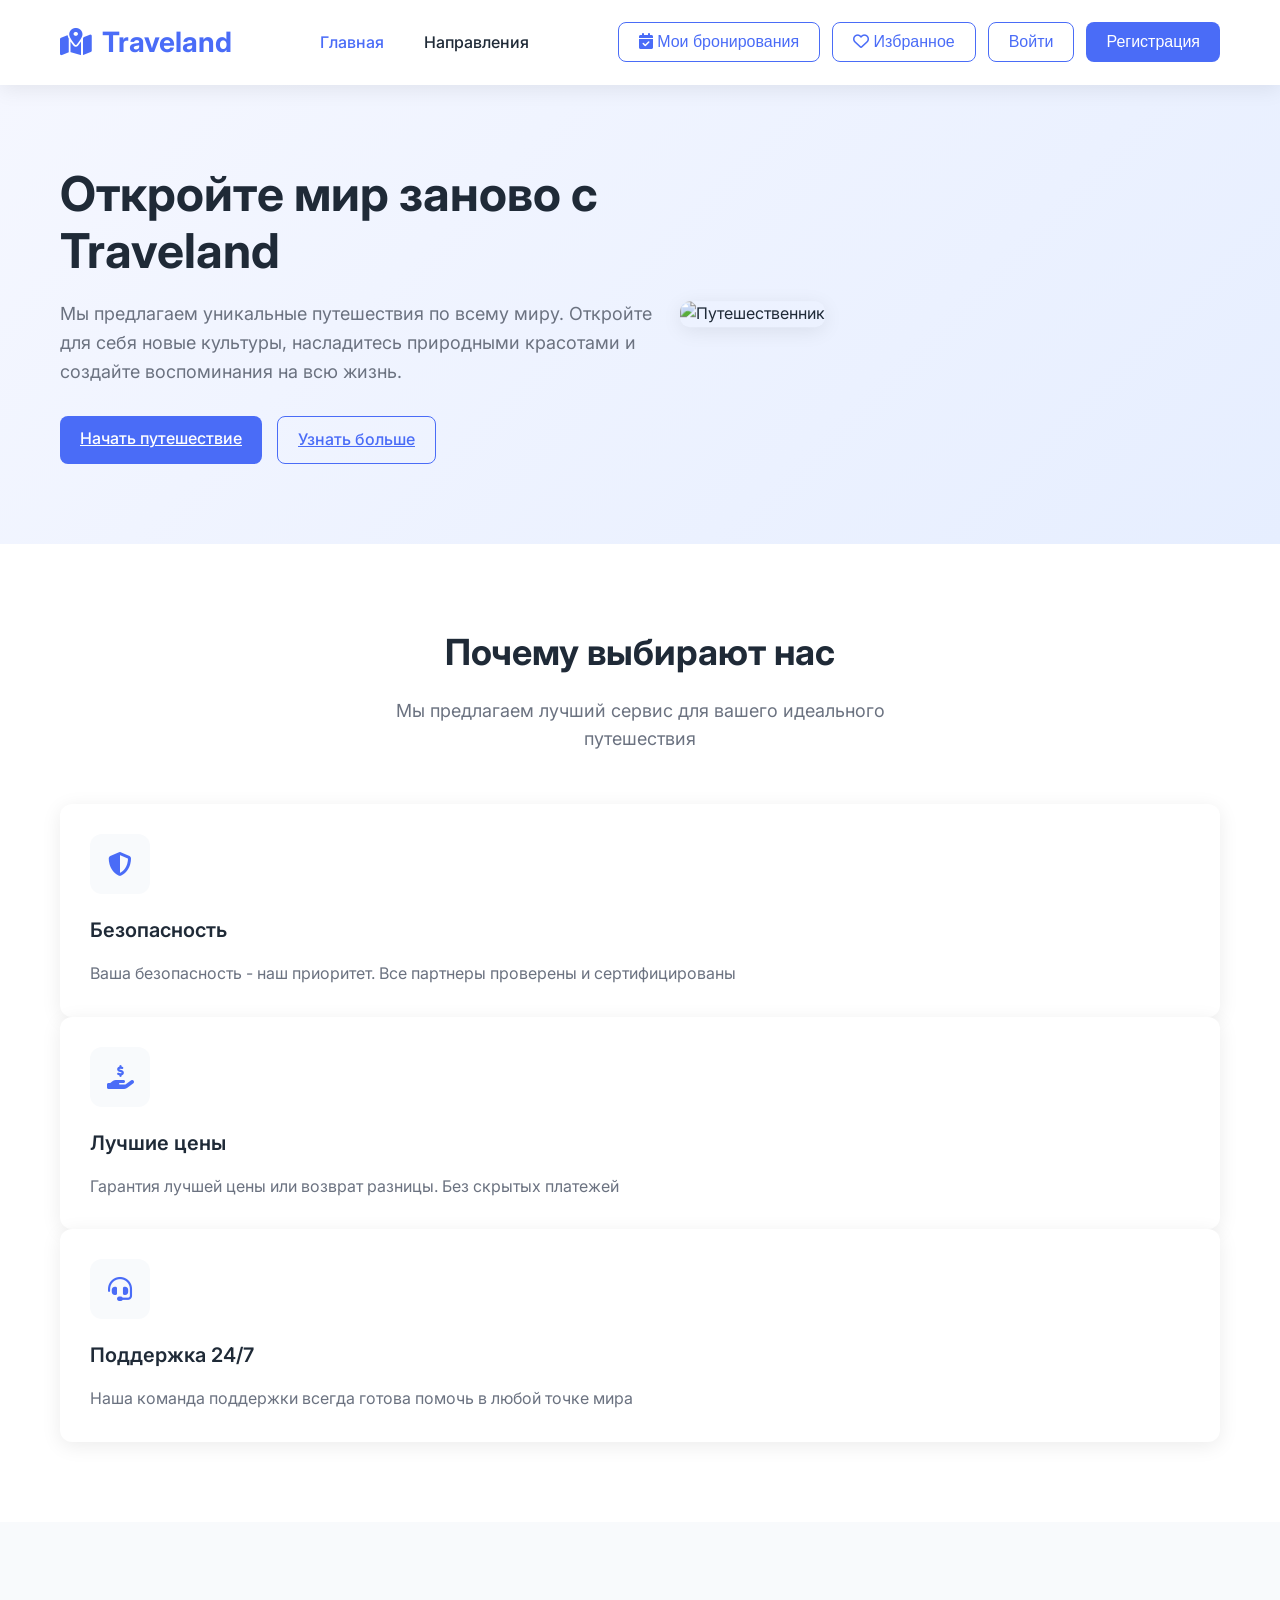
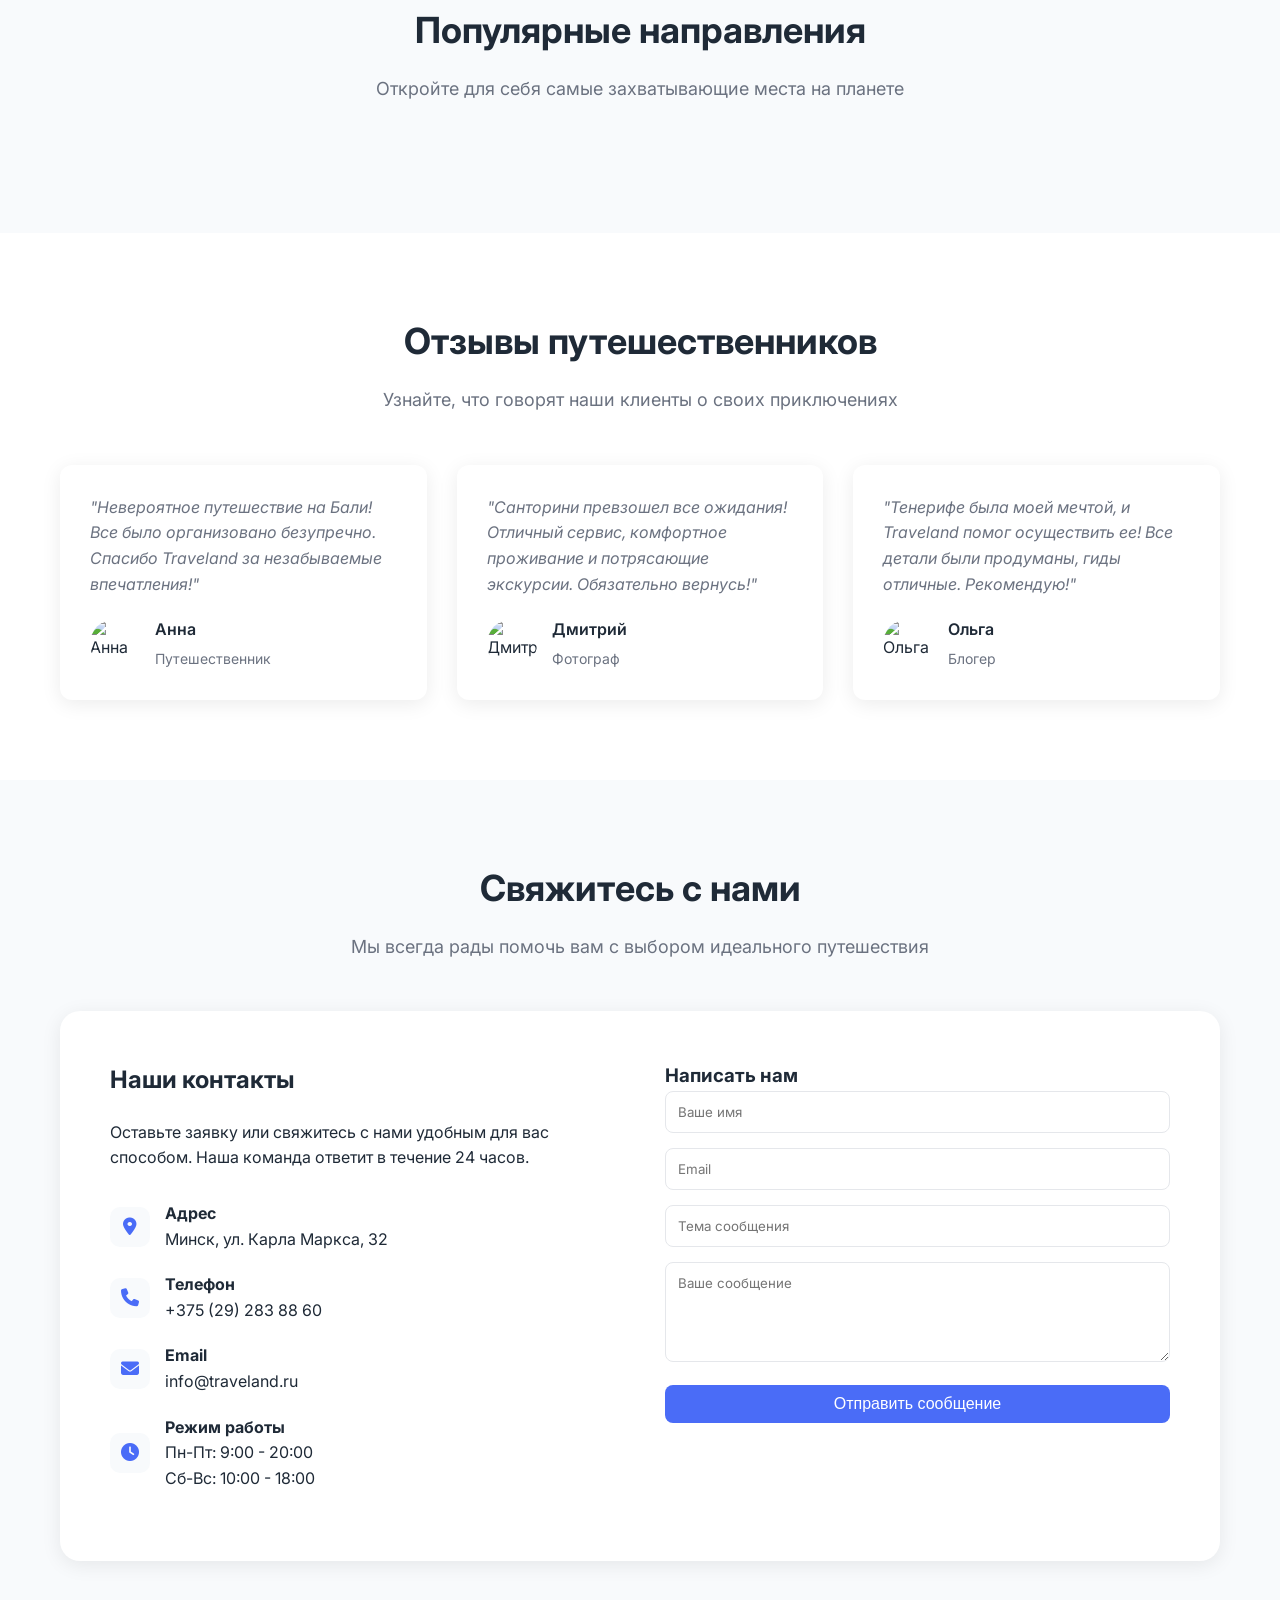
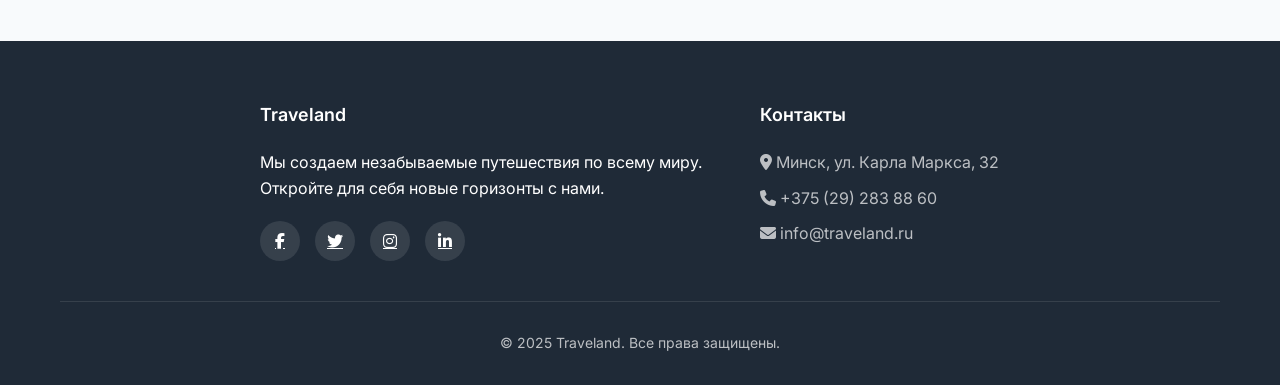
==== commit 2d2ccbb6: "Add files via upload" ====
--- a/finallProject/index.html
+++ b/finallProject/index.html
@@ -8,7 +8,6 @@
     <link href="https://fonts.googleapis.com/css2?family=Inter:wght@300;400;500;600;700&display=swap" rel="stylesheet">
     <link rel="stylesheet" href="css/stylesOfProject.css">
     <style>
-        /* Расширенные стили для header */
         .site-header {
             padding: 20px 0;
         }
@@ -45,7 +44,6 @@
             white-space: nowrap;
         }
 
-        /* Стили для секции контактов */
         .contact-section {
             padding: 80px 0;
             background: var(--background-light);
@@ -135,7 +133,6 @@
     </div>
 </header>
 
-<!-- Главный баннер -->
 <section class="main-banner" id="home">
     <div class="page-container">
         <div class="banner-content">
@@ -152,7 +149,6 @@
     </div>
 </section>
 
-<!-- Секция преимуществ -->
 <section class="features-section" id="features">
     <div class="page-container">
         <div class="section-heading">
@@ -160,15 +156,6 @@
             <p class="section-heading__subtitle">Мы предлагаем лучший сервис для вашего идеального путешествия</p>
         </div>
 
-        <div class="features-container">
-            <div class="feature-item">
-                <div class="feature-icon-container">
-                    <i class="fas fa-globe-americas"></i>
-                </div>
-                <h3 class="feature-item__title">Глобальное покрытие</h3>
-                <p class="feature-item__description">Более 100 направлений по всему миру для вашего идеального отдыха</p>
-            </div>
-
             <div class="feature-item">
                 <div class="feature-icon-container">
                     <i class="fas fa-shield-alt"></i>
@@ -193,10 +180,9 @@
                 <p class="feature-item__description">Наша команда поддержки всегда готова помочь в любой точке мира</p>
             </div>
         </div>
-    </div>
 </section>
 
-<!-- Секция популярных направлений -->
+
 <section class="destinations-section" id="destinations">
     <div class="page-container">
         <div class="section-heading">
@@ -205,12 +191,12 @@
         </div>
 
         <div class="destinations-container" id="popularDestinations">
-            <!-- Карточки будут загружены через JS -->
+
         </div>
     </div>
 </section>
 
-<!-- Секция отзывов -->
+
 <section class="feedback-section" id="feedback">
     <div class="page-container">
         <div class="section-heading">
@@ -267,7 +253,6 @@
     </div>
 </section>
 
-<!-- Секция контактов -->
 <section class="contact-section" id="contact">
     <div class="page-container">
         <div class="section-heading">
@@ -327,7 +312,6 @@
     </div>
 </section>
 
-<!-- Футер -->
 <footer class="site-footer">
     <div class="page-container">
         <div class="footer-content" style="justify-content: center; padding-left: 200px;">
@@ -363,12 +347,10 @@
     import { onAuthStateChanged, signOut } from "https://www.gstatic.com/firebasejs/12.11.0/firebase-auth.js";
     import { destinationsData } from './js/destinationsData.js';
 
-    // ========== ПОПУЛЯРНЫЕ НАПРАВЛЕНИЯ ==========
     function renderPopularDestinations() {
         const container = document.getElementById('popularDestinations');
         if (!container) return;
 
-        // Берем первые 3 тура из разных стран
         const popularTours = [];
         for (const country of destinationsData) {
             if (popularTours.length >= 3) break;
@@ -409,7 +391,6 @@
         `).join('');
     }
 
-    // ========== АВТОРИЗАЦИЯ ==========
     const userAuth = document.querySelector('.user-authentication');
 
     onAuthStateChanged(auth, (user) => {
@@ -452,7 +433,6 @@
         }
     });
 
-    // ========== ОБРАБОТЧИК ФОРМЫ КОНТАКТОВ ==========
     const contactForm = document.getElementById('contactForm');
     if (contactForm) {
         contactForm.addEventListener('submit', (e) => {
@@ -462,7 +442,6 @@
         });
     }
 
-    // Загружаем популярные направления
     renderPopularDestinations();
 </script>
 </body>
--- a/finallProject/css/stylesOfProject.css
+++ b/finallProject/css/stylesOfProject.css
@@ -120,7 +120,7 @@
     background: var(--brand-primary-dark);
 }
 
-/* ===== MAIN BANNER SECTION ===== */
+
 .main-banner {
     padding: 80px 0;
     background: linear-gradient(135deg, #f5f7ff 0%, #e6eeff 100%);
@@ -471,14 +471,12 @@
     font-size: 14px;
 }
 
-/* ===== ОБЩИЕ СТИЛИ ДЛЯ ВСЕХ СТРАНИЦ ===== */
 .page-container {
     max-width: 1200px;
     margin: 0 auto;
     padding: 0 20px;
 }
 
-/* Кнопка "Назад" */
 .back-link, .back-to-home {
     display: inline-flex;
     align-items: center;
@@ -493,7 +491,6 @@
     text-decoration: underline;
 }
 
-/* Сетки */
 .countries-grid, .cities-grid, .tours-grid, .destinations-grid, .favorites-grid {
     display: grid;
     grid-template-columns: repeat(auto-fill, minmax(300px, 1fr));
@@ -501,7 +498,6 @@
     margin-top: 40px;
 }
 
-/* Карточки */
 .country-card, .city-card, .tour-card, .destination-card {
     background: white;
     border-radius: 12px;
@@ -518,7 +514,6 @@
     transform: translateY(-5px);
 }
 
-/* Изображения */
 .country-image, .city-image, .tour-image, .destination-image-container {
     height: 200px;
     overflow: hidden;
@@ -531,7 +526,6 @@
     object-fit: cover;
 }
 
-/* Цена на карточке тура */
 .tour-price {
     position: absolute;
     bottom: 15px;
@@ -543,7 +537,6 @@
     font-weight: 600;
 }
 
-/* Информация на карточках */
 .country-info, .city-info, .tour-info, .destination-details {
     padding: 20px;
 }
@@ -572,7 +565,7 @@
     color: var(--brand-primary);
 }
 
-/* Рейтинг */
+
 .rating, .destination-rating {
     display: flex;
     align-items: center;
@@ -584,7 +577,7 @@
     color: #ffc107;
 }
 
-/* Цена */
+
 .destination-price {
     font-size: 20px;
     font-weight: 700;
@@ -597,7 +590,7 @@
     align-items: center;
 }
 
-/* Счетчик туров/городов */
+
 .tour-count, .cities-count {
     color: var(--brand-primary);
     font-weight: 500;
@@ -605,14 +598,13 @@
     margin-top: 10px;
 }
 
-/* Секции */
+
 .countries-page, .cities-page, .tours-page, .tour-detail {
     padding: 60px 0;
     background: var(--background-light);
     min-height: calc(100vh - 200px);
 }
 
-/* Детали тура */
 .tour-header {
     background: white;
     border-radius: 20px;
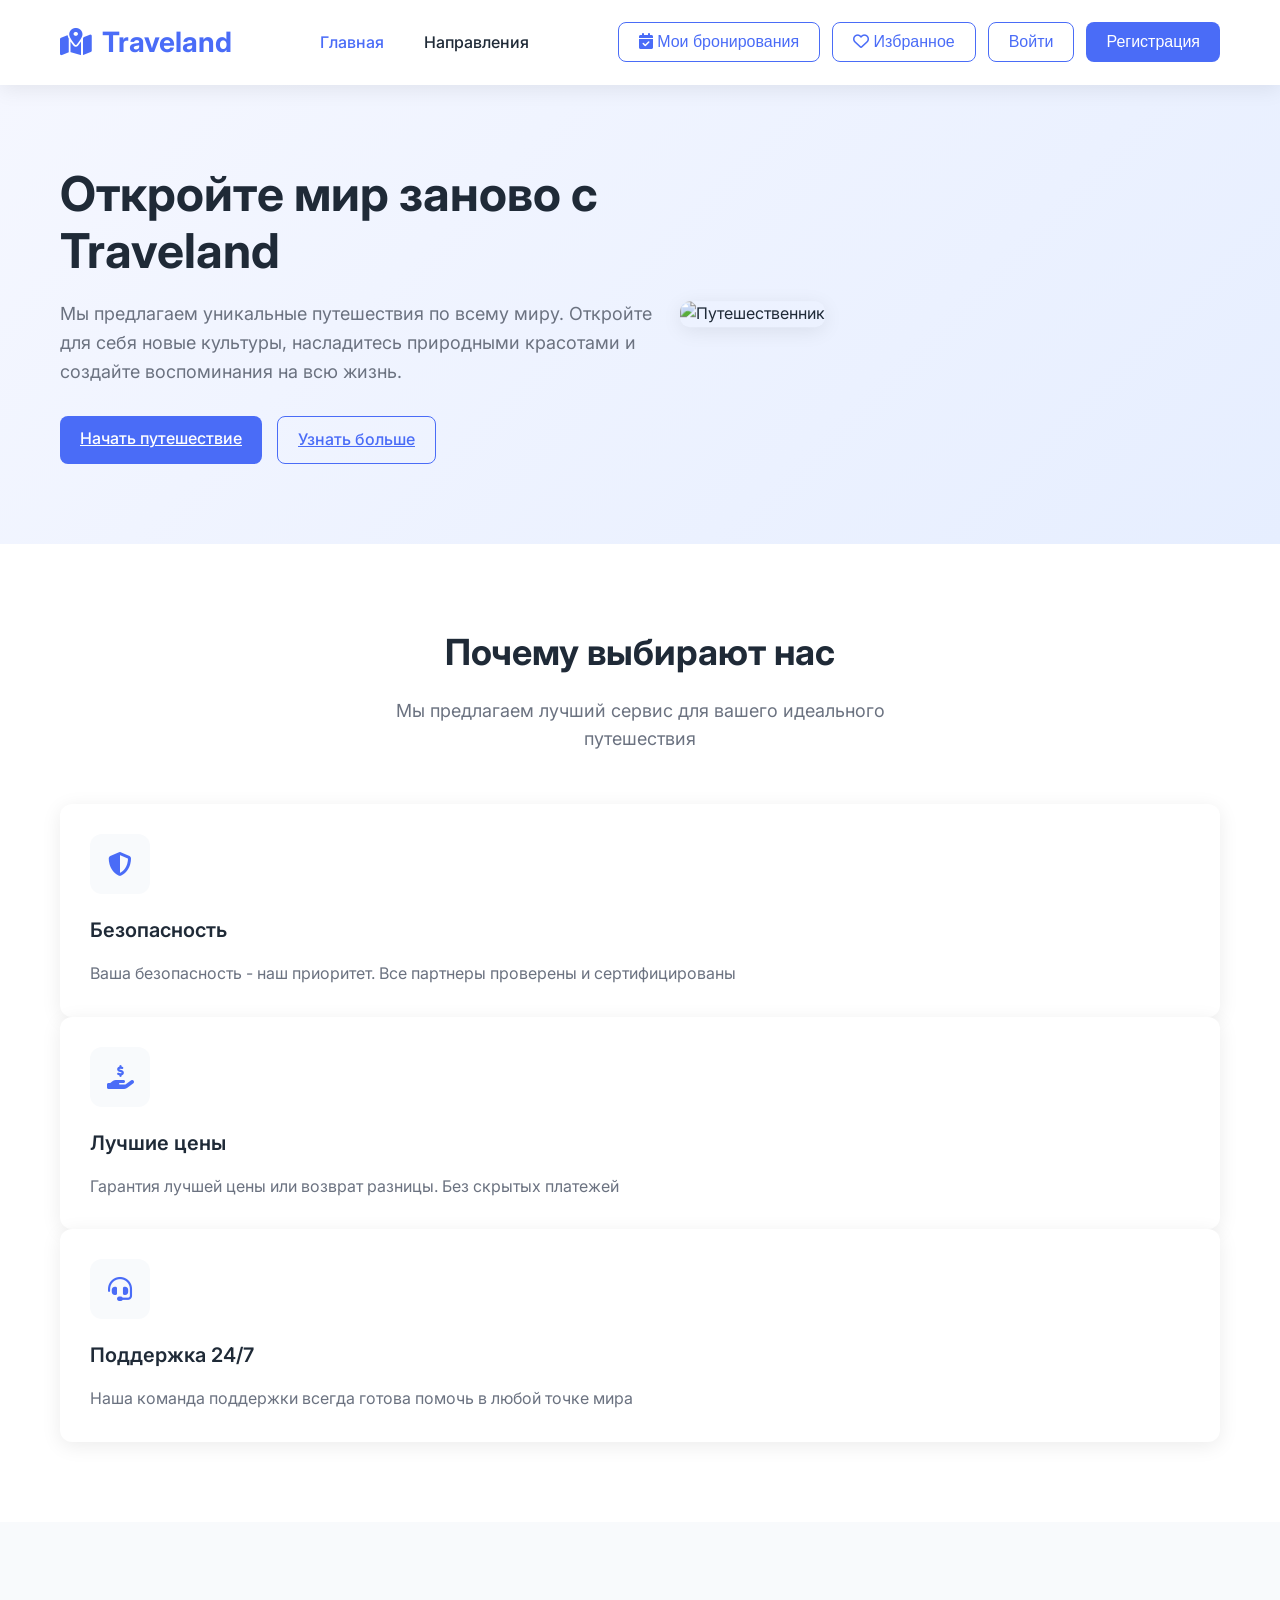
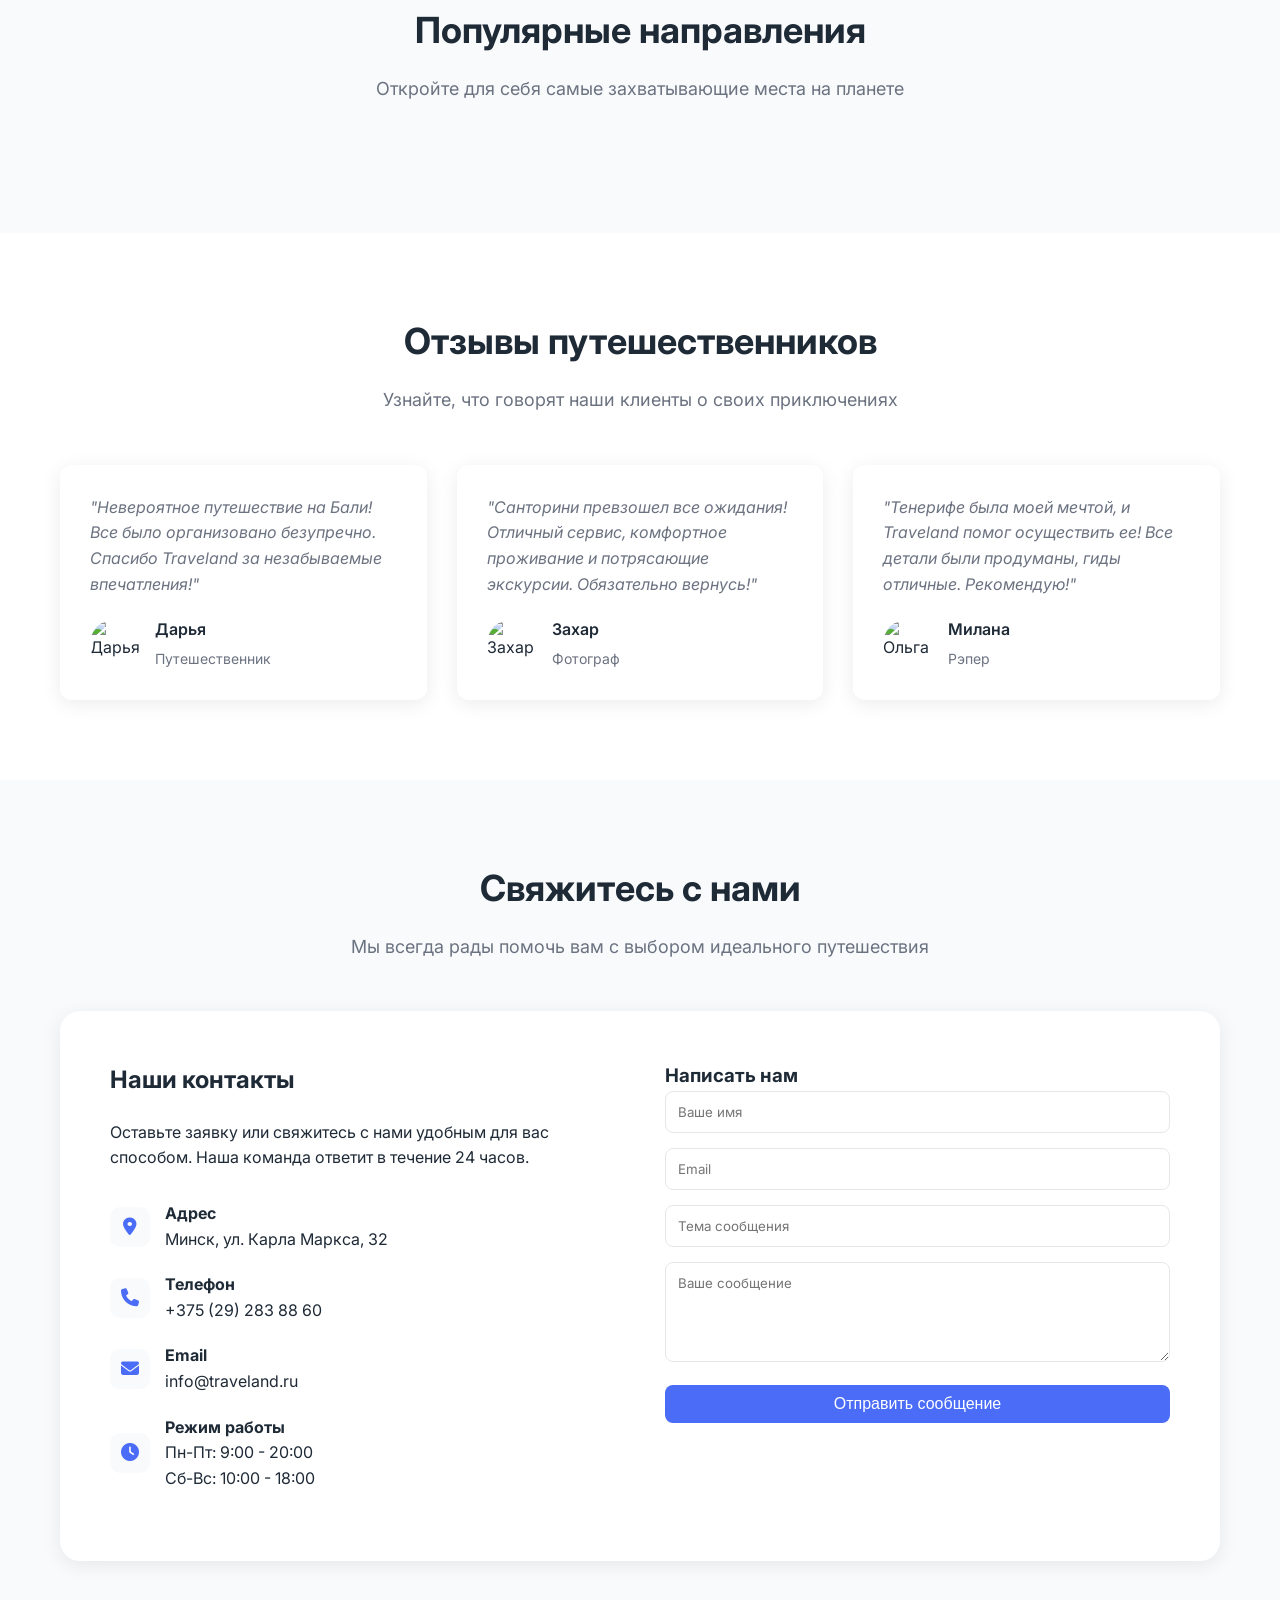
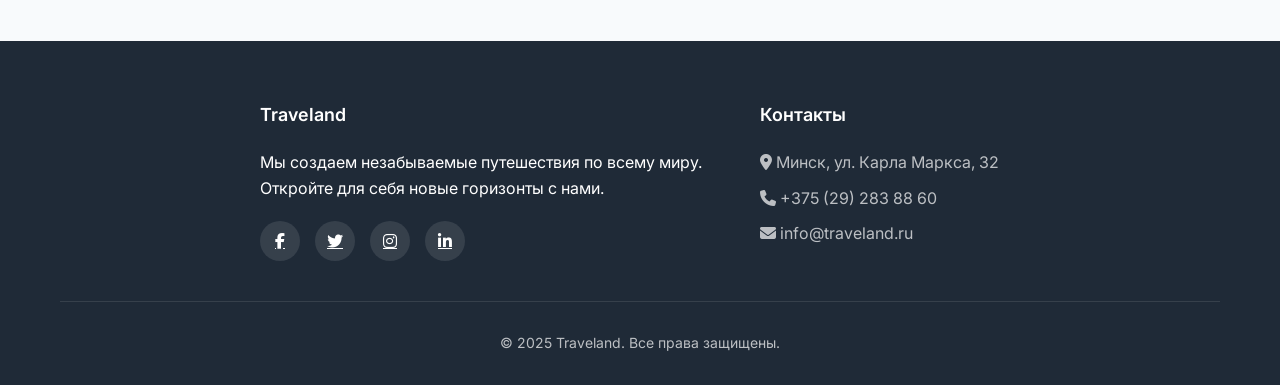
==== commit 7b4b6f01: "Add files via upload" ====
--- a/finallProject/index.html
+++ b/finallProject/index.html
@@ -211,10 +211,10 @@
                 </div>
                 <div class="feedback-author">
                     <div class="author-avatar">
-                        <img src="https://i.pinimg.com/736x/7c/fa/a3/7cfaa39549fc02726a24eebfaab753a4.jpg" alt="Анна">
+                        <img src="https://i.ibb.co/4RKDPzg4/photo-2026-04-19-13-09-07.jpg" alt="Дарья">
                     </div>
                     <div class="author-info">
-                        <h4 class="author-info__name">Анна</h4>
+                        <h4 class="author-info__name">Дарья</h4>
                         <p class="author-info__role">Путешественник</p>
                     </div>
                 </div>
@@ -226,10 +226,10 @@
                 </div>
                 <div class="feedback-author">
                     <div class="author-avatar">
-                        <img src="https://i.pinimg.com/236x/1f/83/b5/1f83b52428a88b2ab9e86aa0b4431bf5.jpg" alt="Дмитрий">
+                        <img src="https://i.ibb.co/v4wSb2dc/photo-2026-04-26-20-59-20.jpg" alt="Захар">
                     </div>
                     <div class="author-info">
-                        <h4 class="author-info__name">Дмитрий</h4>
+                        <h4 class="author-info__name">Захар</h4>
                         <p class="author-info__role">Фотограф</p>
                     </div>
                 </div>
@@ -241,11 +241,11 @@
                 </div>
                 <div class="feedback-author">
                     <div class="author-avatar">
-                        <img src="https://ss.metronews.ru/userfiles/materials/197/1975258/858x540.jpg" alt="Ольга">
+                        <img src="https://i.ibb.co/Y7SmPsxz/photo-2026-04-26-21-53-24.jpg" alt="Ольга">
                     </div>
                     <div class="author-info">
-                        <h4 class="author-info__name">Ольга</h4>
-                        <p class="author-info__role">Блогер</p>
+                        <h4 class="author-info__name">Милана</h4>
+                        <p class="author-info__role">Рэпер</p>
                     </div>
                 </div>
             </div>
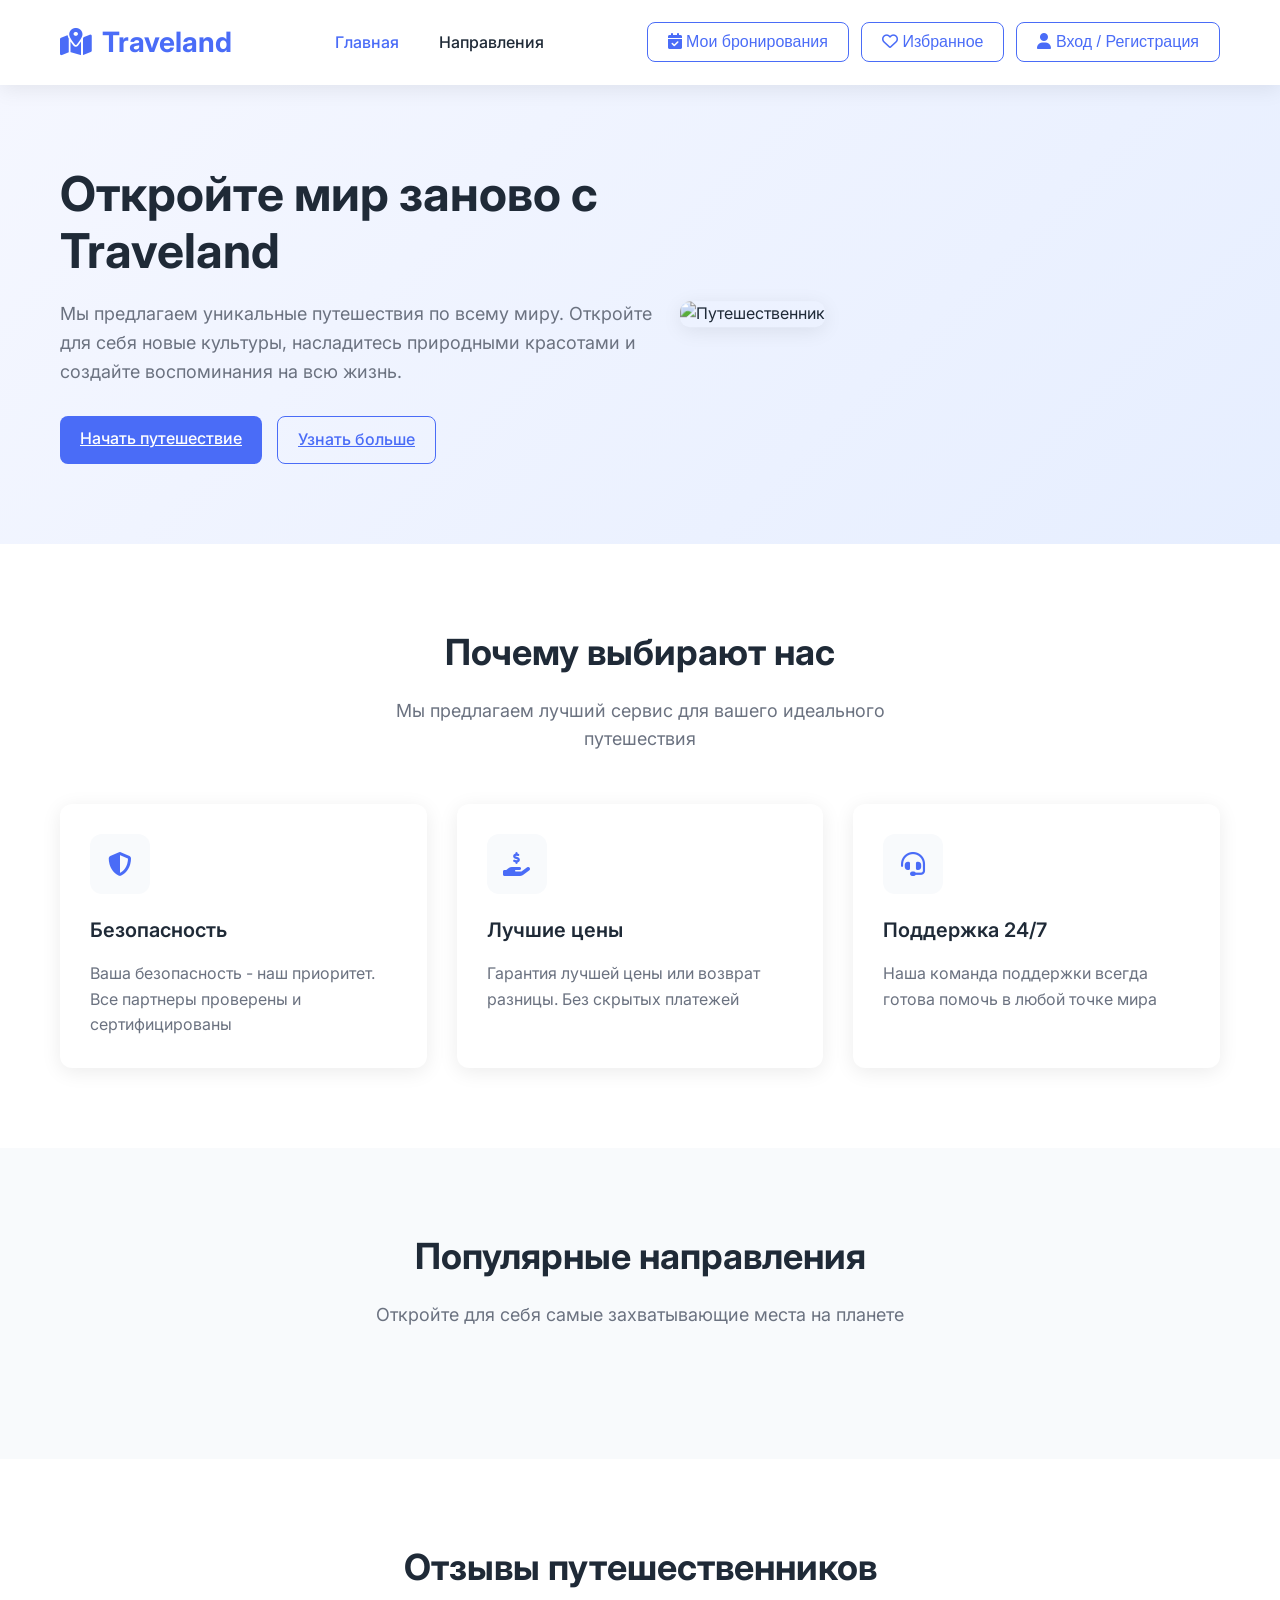
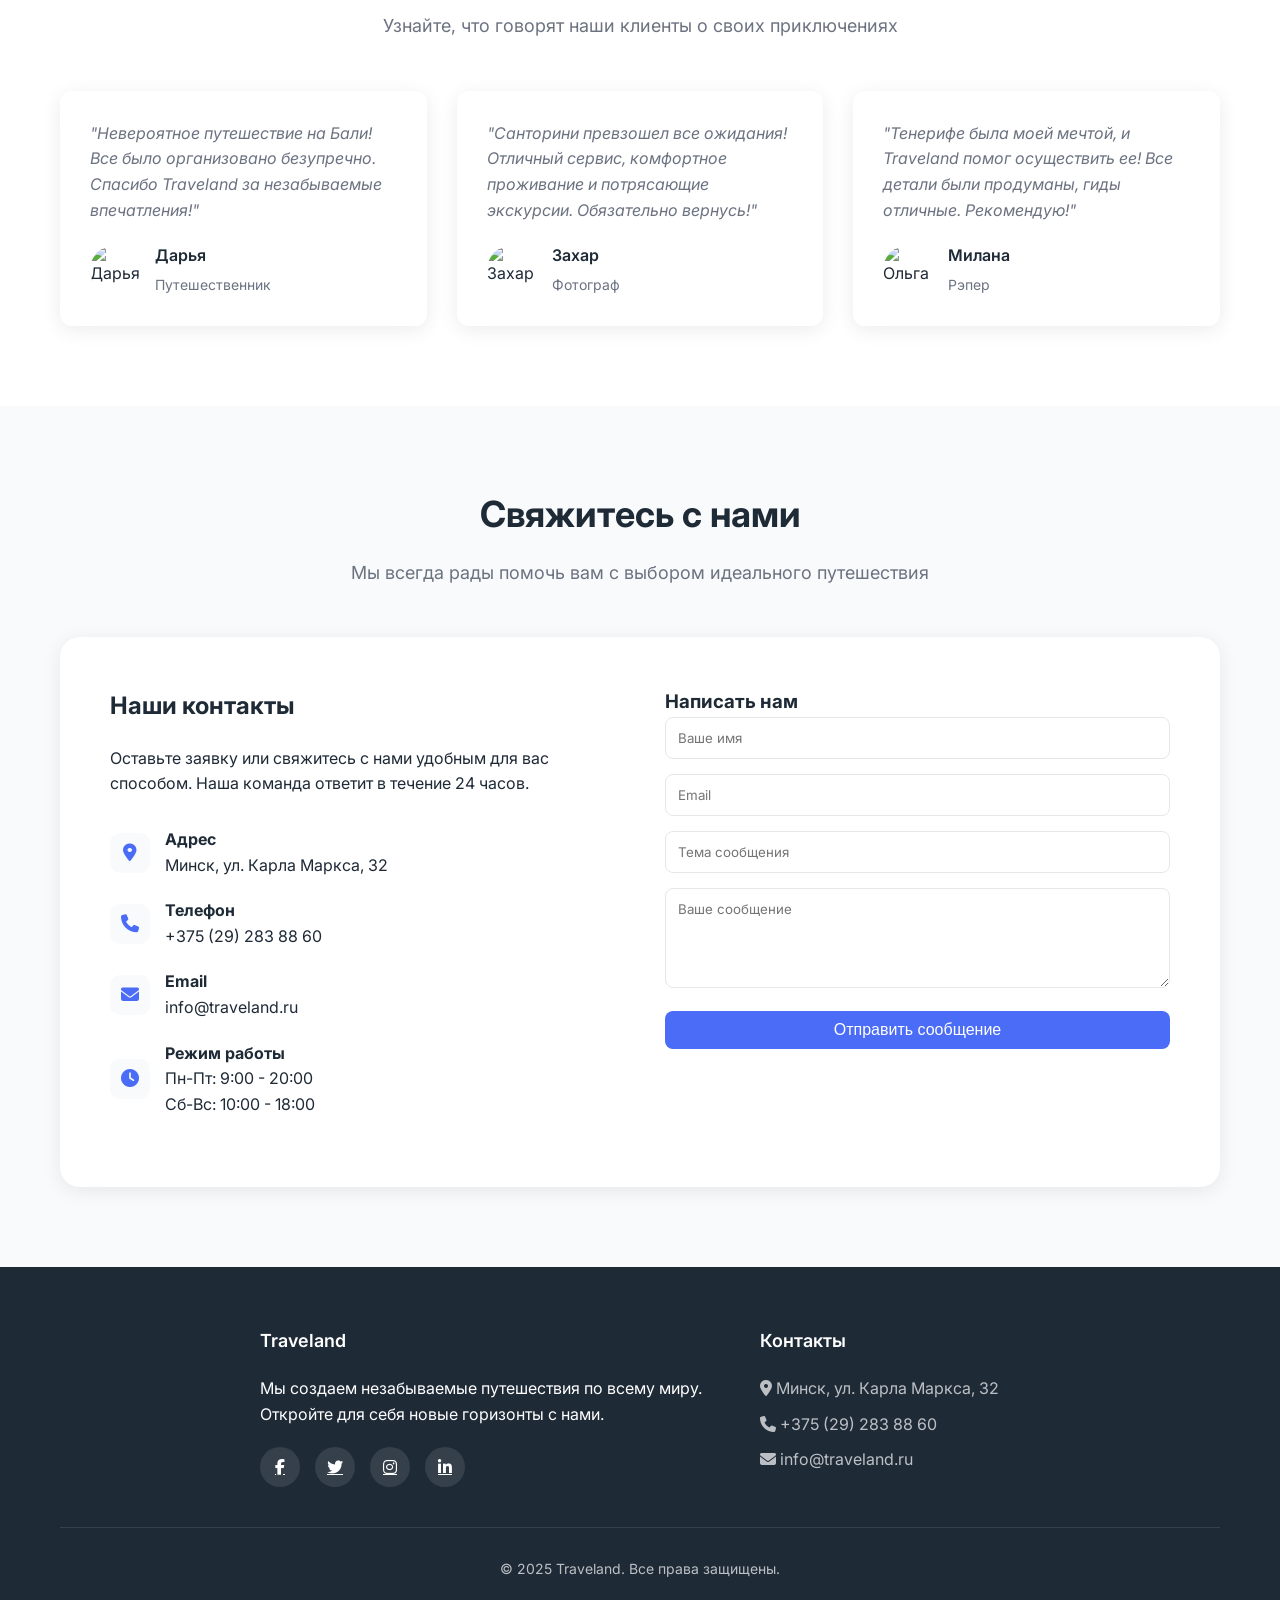
==== commit 84fcaab8: "Add files via upload" ====
--- a/finallProject/index.html
+++ b/finallProject/index.html
@@ -127,8 +127,9 @@
             <button class="action-button action-button--outline" onclick="window.location.href='favorites.html'">
                 <i class="far fa-heart"></i> Избранное
             </button>
-            <button class="action-button action-button--outline" onclick="window.location.href='fireBaseApp.html'">Войти</button>
-            <button class="action-button action-button--primary" onclick="window.location.href='fireBaseApp.html'">Регистрация</button>
+            <button class="action-button action-button--outline" onclick="window.location.href='fireBaseApp.html'">
+                <i class="fas fa-user"></i> Вход / Регистрация
+            </button>
         </div>
     </div>
 </header>
@@ -156,6 +157,7 @@
             <p class="section-heading__subtitle">Мы предлагаем лучший сервис для вашего идеального путешествия</p>
         </div>
 
+        <div class="features-container">
             <div class="feature-item">
                 <div class="feature-icon-container">
                     <i class="fas fa-shield-alt"></i>
@@ -180,8 +182,8 @@
                 <p class="feature-item__description">Наша команда поддержки всегда готова помочь в любой точке мира</p>
             </div>
         </div>
+    </div>
 </section>
-
 
 <section class="destinations-section" id="destinations">
     <div class="page-container">
@@ -190,12 +192,9 @@
             <p class="section-heading__subtitle">Откройте для себя самые захватывающие места на планете</p>
         </div>
 
-        <div class="destinations-container" id="popularDestinations">
-
-        </div>
+        <div class="destinations-container" id="popularDestinations"></div>
     </div>
 </section>
-
 
 <section class="feedback-section" id="feedback">
     <div class="page-container">
@@ -329,9 +328,9 @@
             <div class="footer-column">
                 <h3 class="footer-column__title">Контакты</h3>
                 <ul class="footer-links-list">
-                    <li><a  class="footer-link"><i class="fas fa-map-marker-alt"></i> Минск, ул. Карла Маркса, 32</a></li>
-                    <li><a  class="footer-link"><i class="fas fa-phone"></i> +375 (29) 283 88 60</a></li>
-                    <li><a  class="footer-link"><i class="fas fa-envelope"></i> info@traveland.ru</a></li>
+                    <li><a class="footer-link"><i class="fas fa-map-marker-alt"></i> Минск, ул. Карла Маркса, 32</a></li>
+                    <li><a class="footer-link"><i class="fas fa-phone"></i> +375 (29) 283 88 60</a></li>
+                    <li><a class="footer-link"><i class="fas fa-envelope"></i> info@traveland.ru</a></li>
                 </ul>
             </div>
         </div>
@@ -427,8 +426,9 @@
                 <button class="action-button action-button--outline" onclick="window.location.href='favorites.html'" style="margin-right: 10px;">
                     <i class="far fa-heart"></i> Избранное
                 </button>
-                <button class="action-button action-button--outline" onclick="window.location.href='fireBaseApp.html'">Войти</button>
-                <button class="action-button action-button--primary" onclick="window.location.href='fireBaseApp.html'">Регистрация</button>
+                <button class="action-button action-button--outline" onclick="window.location.href='fireBaseApp.html'">
+                    <i class="fas fa-user"></i> Вход / Регистрация
+                </button>
             `;
         }
     });
